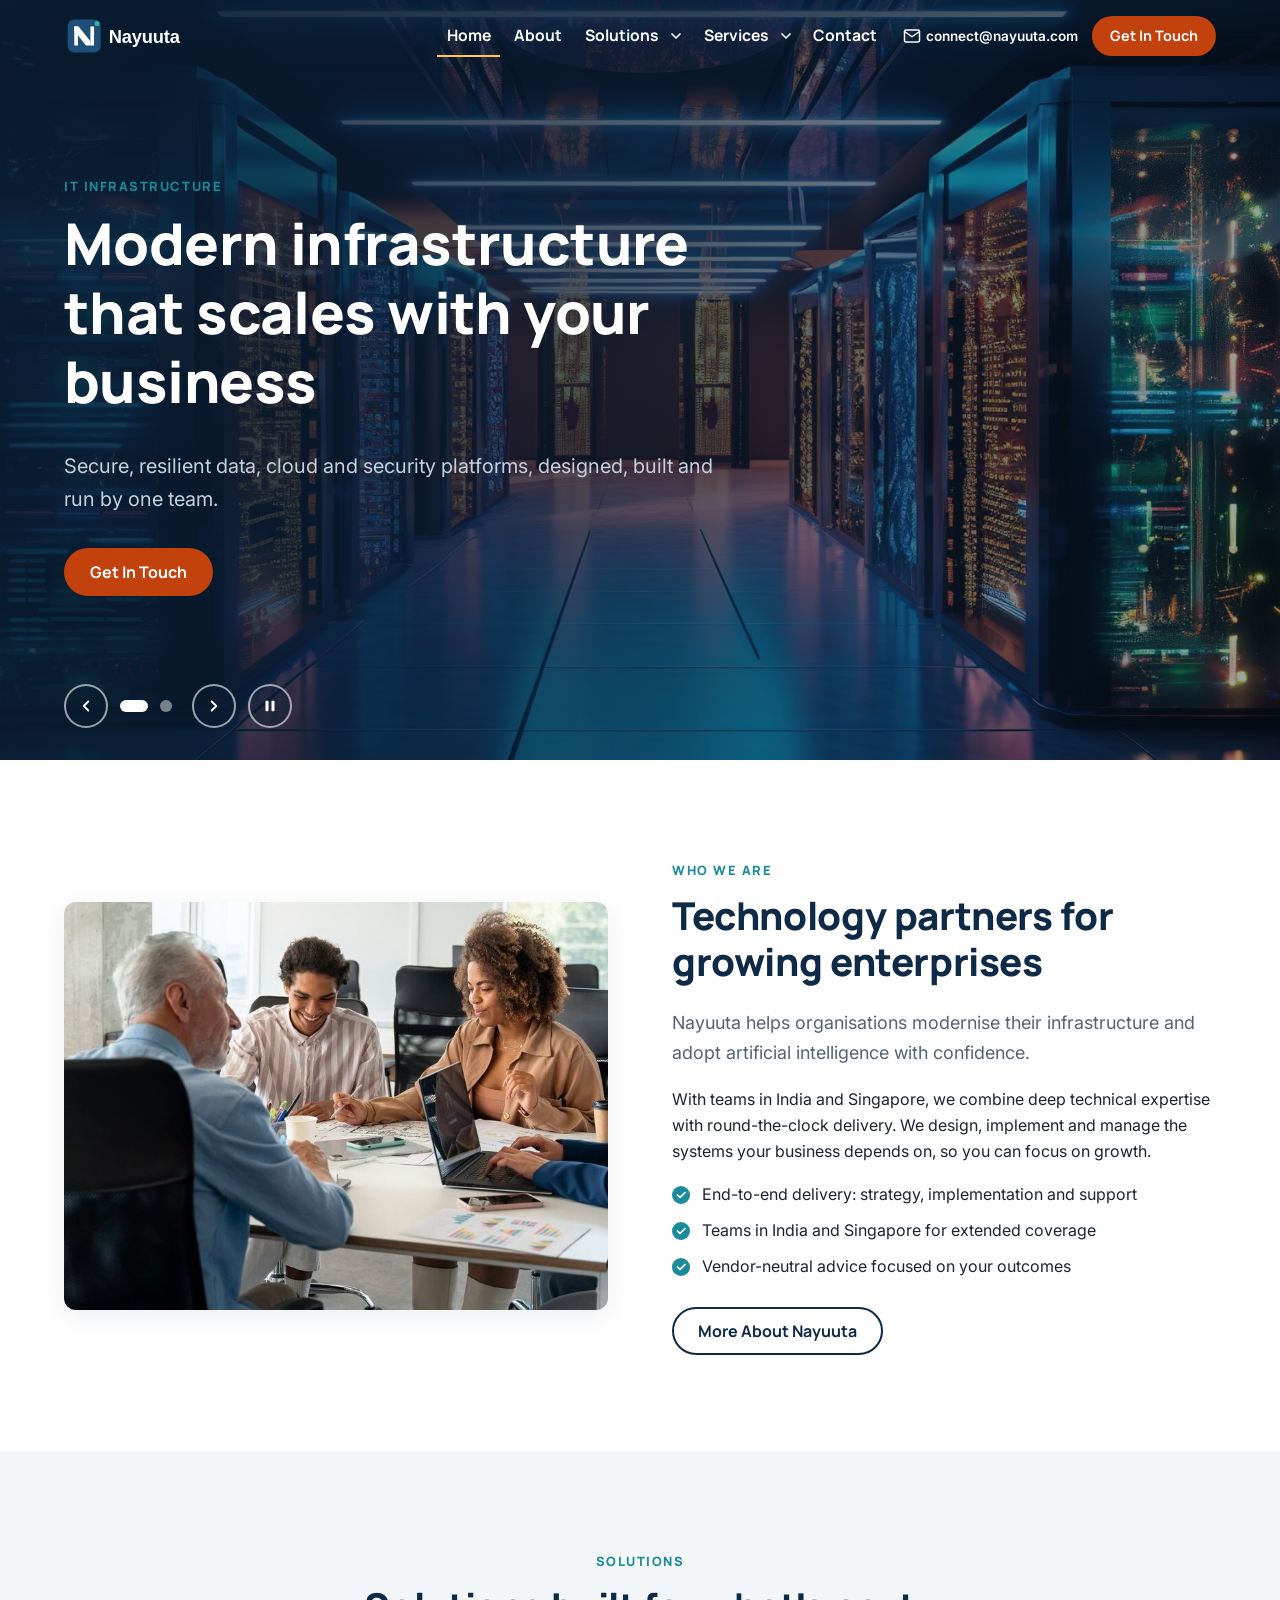
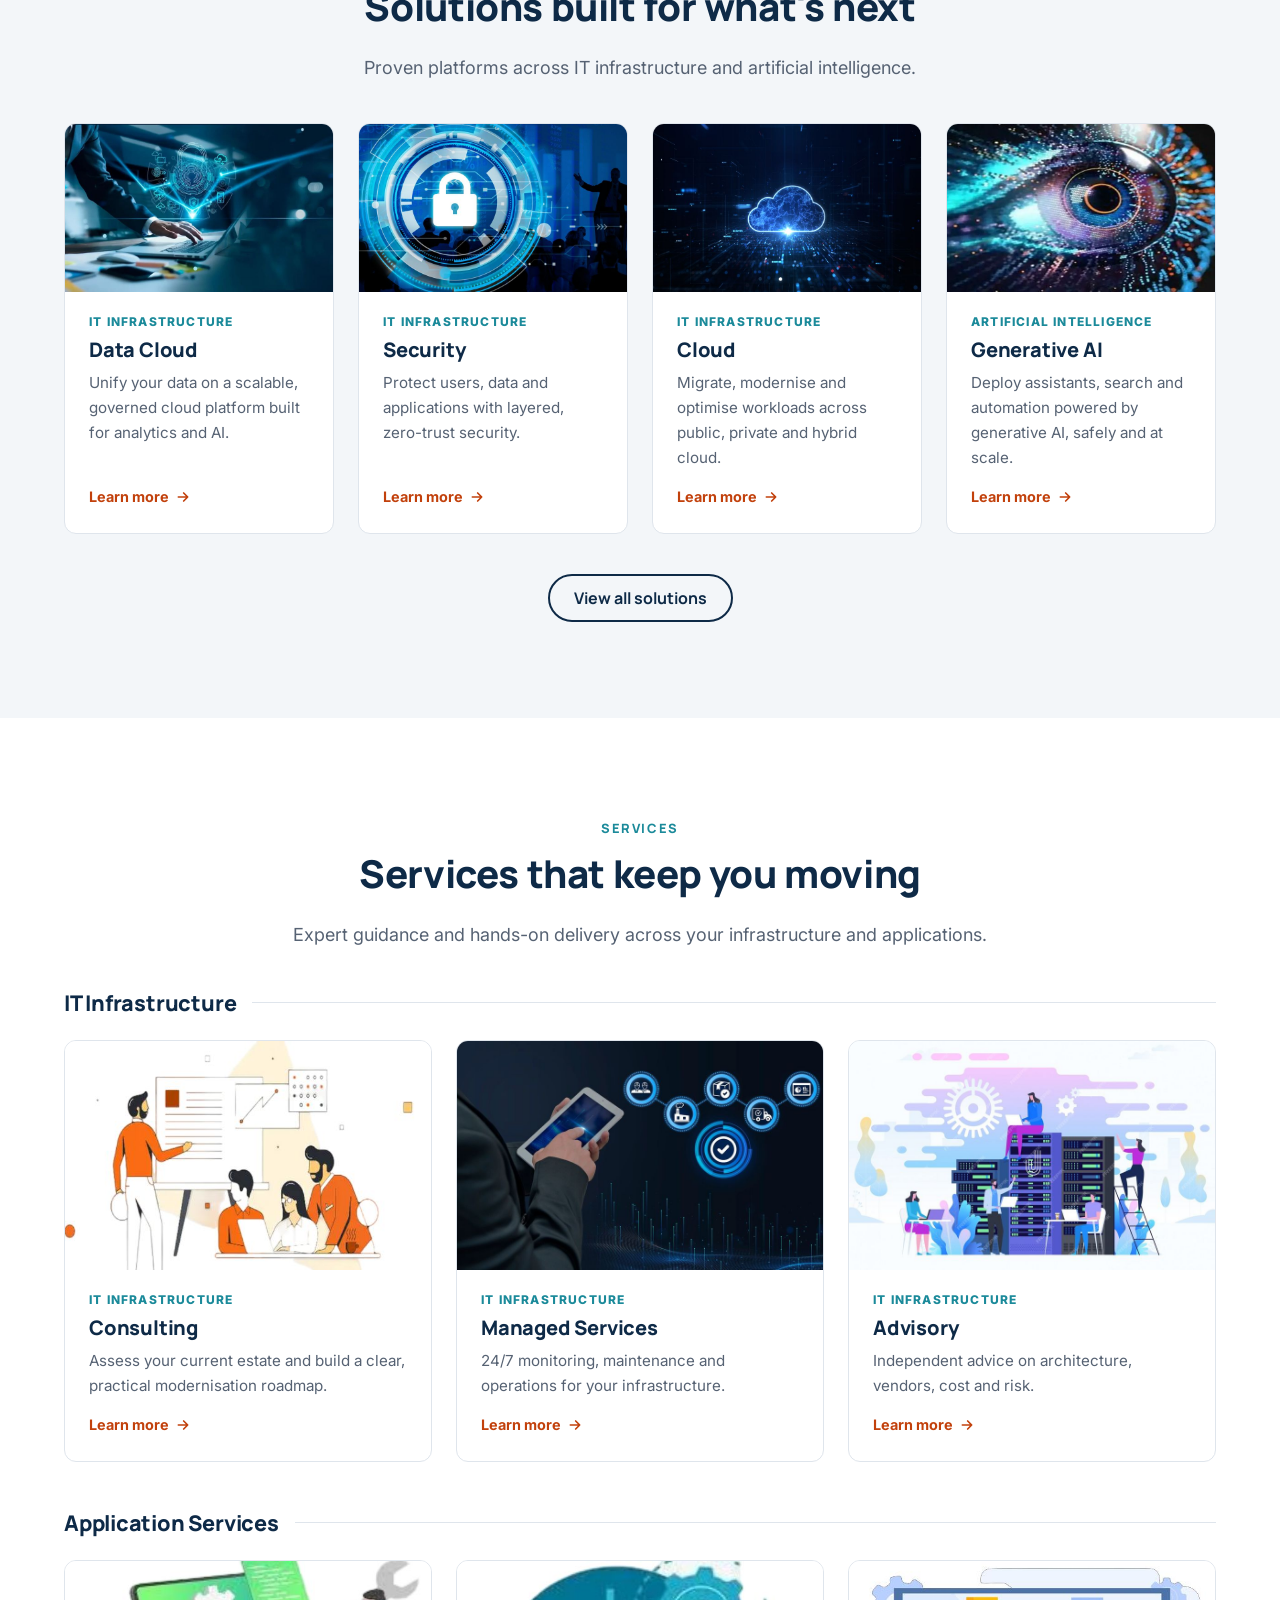
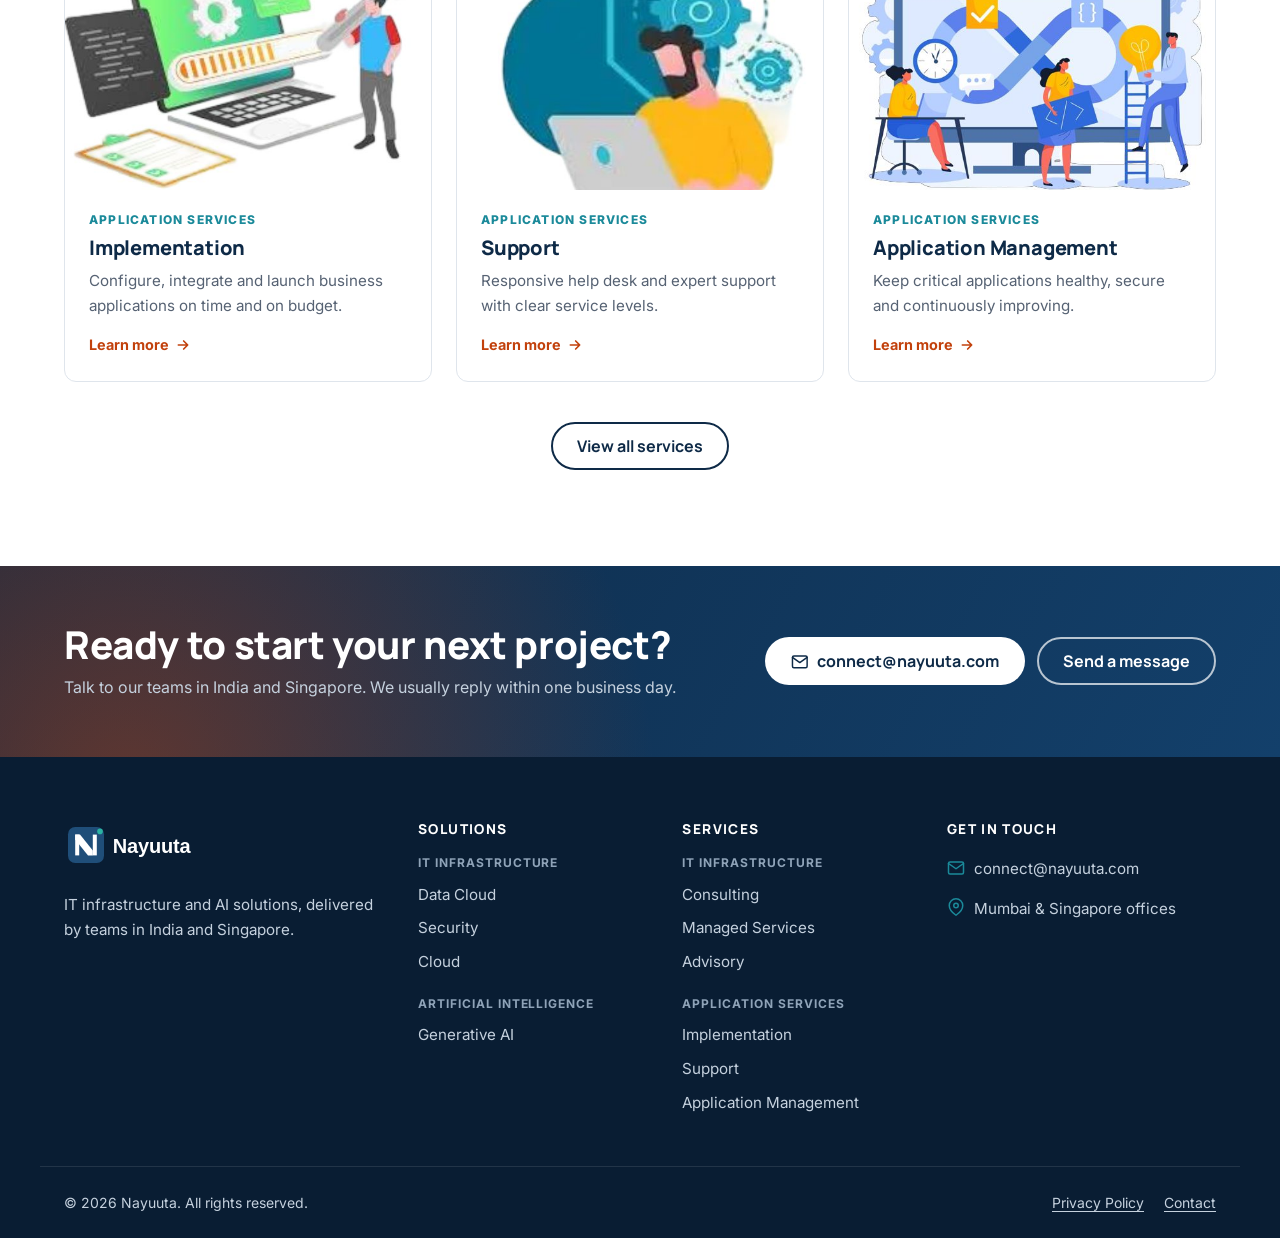
==== index.html @ d9a5ed72 "Remove supply chain, phone and WhatsApp; use connect@nayuuta.com Drop the Supply Chain solutions (Tr" ====
<!doctype html>
<html lang="en" class="no-js">
<head>
  <meta charset="utf-8">
  <meta name="viewport" content="width=device-width, initial-scale=1">
  <title>Nayuuta | IT Infrastructure &amp; AI Solutions</title>
  <meta name="description" content="Nayuuta delivers IT infrastructure and artificial intelligence solutions, plus consulting, managed and application services, from India and Singapore.">
  <link rel="canonical" href="https://aabrakadabra88.github.io/Nayuuta/">
  <meta property="og:type" content="website">
  <meta property="og:site_name" content="Nayuuta">
  <meta property="og:locale" content="en_US">
  <meta property="og:title" content="Nayuuta | IT Infrastructure &amp; AI Solutions">
  <meta property="og:description" content="IT infrastructure and AI solutions, plus consulting, managed and application services, from India and Singapore.">
  <meta property="og:url" content="https://aabrakadabra88.github.io/Nayuuta/">
  <meta property="og:image" content="https://aabrakadabra88.github.io/Nayuuta/assets/images/og-default.png">
  <meta property="og:image:width" content="1200">
  <meta property="og:image:height" content="630">
  <meta property="og:image:alt" content="Nayuuta: IT Infrastructure and AI">
  <meta name="twitter:card" content="summary_large_image">
  <meta name="theme-color" content="#0e2a47">
  <link rel="icon" href="assets/images/favicon.svg" type="image/svg+xml">
  <link rel="preconnect" href="https://fonts.googleapis.com">
  <link rel="preconnect" href="https://fonts.gstatic.com" crossorigin>
  <link rel="stylesheet" href="https://fonts.googleapis.com/css2?family=Inter:wght@400;600;700&amp;family=Manrope:wght@700;800&amp;display=swap">
  <link rel="stylesheet" href="assets/css/styles.css">
  <script>document.documentElement.classList.replace("no-js", "js");</script>
  <script src="assets/js/main.js" defer></script>
  <script type="application/ld+json">
  {
    "@context": "https://schema.org",
    "@type": "Organization",
    "name": "Nayuuta",
    "url": "https://aabrakadabra88.github.io/Nayuuta/",
    "logo": "https://aabrakadabra88.github.io/Nayuuta/assets/images/logo.svg",
    "address": [
      { "@type": "PostalAddress", "name": "Nayuuta Pte Ltd", "streetAddress": "250 North Bridge Road, #12-02 Raffles City Tower", "addressLocality": "Singapore", "postalCode": "179101", "addressCountry": "SG" },
      { "@type": "PostalAddress", "name": "Nayuuta Pvt Ltd", "streetAddress": "Vasudev Chambers, 4th Floor, B-Wing, Old Nagardas Road, Andheri East", "addressLocality": "Mumbai", "postalCode": "400069", "addressCountry": "IN" }
    ],
    "contactPoint": [
      { "@type": "ContactPoint", "email": "connect@nayuuta.com", "contactType": "sales" }
    ]
  }
  </script>
</head>
<body data-page="home">
  <!-- PARTIAL:header -->
  <!-- Generated from partials/header.html. Edit that file, then run: python3 scripts/sync_partials.py -->
  <a class="skip-link" href="#main">Skip to main content</a>
  <header class="site-header" data-header>
    <div class="container header-inner">
      <!-- Logo: light variant (white wordmark) for the dark header. Dark-text version for light backgrounds: assets/images/logo.svg -->
      <a class="logo" href="index.html">
        <img src="assets/images/logo-light.svg" alt="Nayuuta home" width="420" height="120">
      </a>

      <button class="nav-toggle" type="button" aria-expanded="false" aria-controls="site-nav" data-nav-toggle>
        <span class="visually-hidden">Open menu</span>
        <span class="nav-toggle-bar" aria-hidden="true"></span>
        <span class="nav-toggle-bar" aria-hidden="true"></span>
        <span class="nav-toggle-bar" aria-hidden="true"></span>
      </button>

      <nav id="site-nav" class="site-nav" aria-label="Main">
        <ul class="nav-list">
          <li><a class="nav-link" data-nav="home" aria-current="page" href="index.html">Home</a></li>
          <li><a class="nav-link" data-nav="about" href="about.html">About</a></li>

          <li class="has-dropdown">
            <div class="nav-item-row">
              <a class="nav-link" data-nav="solutions" href="solutions.html">Solutions</a>
              <button class="dropdown-toggle" type="button" aria-expanded="false" aria-controls="dropdown-solutions">
                <span class="visually-hidden">Solutions submenu</span>
                <svg viewBox="0 0 24 24" fill="none" stroke="currentColor" stroke-width="2.5" stroke-linecap="round" stroke-linejoin="round" aria-hidden="true" focusable="false"><polyline points="6 9 12 15 18 9"/></svg>
              </button>
            </div>
            <div class="dropdown dropdown--wide" id="dropdown-solutions">
              <div class="dropdown-group">
                <p class="dropdown-heading"><a href="solutions.html#it-infrastructure">IT Infrastructure</a></p>
                <ul>
                  <li><a href="solutions.html#data-cloud">Data Cloud</a></li>
                  <li><a href="solutions.html#security">Security</a></li>
                  <li><a href="solutions.html#cloud">Cloud</a></li>
                </ul>
              </div>
              <div class="dropdown-group">
                <p class="dropdown-heading"><a href="solutions.html#artificial-intelligence">Artificial Intelligence</a></p>
                <ul>
                  <li><a href="solutions.html#generative-ai">Generative AI</a></li>
                </ul>
              </div>
            </div>
          </li>

          <li class="has-dropdown">
            <div class="nav-item-row">
              <a class="nav-link" data-nav="services" href="services.html">Services</a>
              <button class="dropdown-toggle" type="button" aria-expanded="false" aria-controls="dropdown-services">
                <span class="visually-hidden">Services submenu</span>
                <svg viewBox="0 0 24 24" fill="none" stroke="currentColor" stroke-width="2.5" stroke-linecap="round" stroke-linejoin="round" aria-hidden="true" focusable="false"><polyline points="6 9 12 15 18 9"/></svg>
              </button>
            </div>
            <div class="dropdown dropdown--wide" id="dropdown-services">
              <div class="dropdown-group">
                <p class="dropdown-heading"><a href="services.html#it-infrastructure-services">IT Infrastructure</a></p>
                <ul>
                  <li><a href="services.html#consulting">Consulting</a></li>
                  <li><a href="services.html#managed-services">Managed Services</a></li>
                  <li><a href="services.html#advisory">Advisory</a></li>
                </ul>
              </div>
              <div class="dropdown-group">
                <p class="dropdown-heading"><a href="services.html#application-services">Application Services</a></p>
                <ul>
                  <li><a href="services.html#implementation">Implementation</a></li>
                  <li><a href="services.html#support">Support</a></li>
                  <li><a href="services.html#application-management">Application Management</a></li>
                </ul>
              </div>
            </div>
          </li>

          <li><a class="nav-link" data-nav="contact" href="contact.html">Contact</a></li>
        </ul>

        <div class="header-contact">
          <a class="header-email" href="mailto:connect@nayuuta.com">
            <svg viewBox="0 0 24 24" fill="none" stroke="currentColor" stroke-width="2" stroke-linecap="round" stroke-linejoin="round" aria-hidden="true" focusable="false"><path d="M4 4h16c1.1 0 2 .9 2 2v12c0 1.1-.9 2-2 2H4c-1.1 0-2-.9-2-2V6c0-1.1.9-2 2-2z"/><polyline points="22,6 12,13 2,6"/></svg>
            <span><span class="visually-hidden">Email: </span>connect@nayuuta.com</span>
          </a>
          <a class="btn btn-primary btn-sm" href="contact.html">Get In Touch</a>
        </div>
      </nav>
    </div>
  </header>
  <!-- /PARTIAL:header -->

  <main id="main">
    <h1 class="visually-hidden">Nayuuta: IT infrastructure and AI solutions</h1>

    <!-- 1. Hero slider -->
    <section class="hero" data-slider data-interval="6000" aria-roledescription="carousel" aria-label="Highlights">
      <div class="hero-slides" id="hero-slides" aria-live="off">
        <div class="hero-slide is-active" role="group" aria-roledescription="slide" aria-label="1 of 2">
          <img src="assets/images/hero-infrastructure.jpg" alt="Rows of illuminated server racks in a modern data centre" width="1920" height="900" fetchpriority="high">
          <div class="container hero-content">
            <span class="eyebrow">IT Infrastructure</span>
            <h2>Modern infrastructure that scales with your business</h2>
            <p>Secure, resilient data, cloud and security platforms, designed, built and run by one team.</p>
            <a class="btn btn-primary" href="contact.html">Get In Touch</a>
          </div>
        </div>
        <div class="hero-slide" role="group" aria-roledescription="slide" aria-label="2 of 2">
          <img src="assets/images/hero-ai.jpg" alt="Digital human face formed from a glowing neural network" width="1920" height="900" loading="lazy">
          <div class="container hero-content">
            <span class="eyebrow">Artificial Intelligence</span>
            <h2>Put generative AI to work, responsibly</h2>
            <p>From first use case to production, we help you turn AI into measurable business results.</p>
            <a class="btn btn-primary" href="contact.html">Get In Touch</a>
          </div>
        </div>
      </div>

      <div class="container hero-controls" hidden>
        <button class="slider-btn" type="button" data-slider-prev aria-controls="hero-slides" aria-label="Previous slide">
          <svg viewBox="0 0 24 24" fill="none" stroke="currentColor" stroke-width="2.5" stroke-linecap="round" stroke-linejoin="round" aria-hidden="true" focusable="false"><path d="M15 18l-6-6 6-6"/></svg>
        </button>
        <ul class="slider-dots" aria-label="Choose slide"></ul>
        <button class="slider-btn" type="button" data-slider-next aria-controls="hero-slides" aria-label="Next slide">
          <svg viewBox="0 0 24 24" fill="none" stroke="currentColor" stroke-width="2.5" stroke-linecap="round" stroke-linejoin="round" aria-hidden="true" focusable="false"><path d="M9 18l6-6-6-6"/></svg>
        </button>
        <button class="slider-btn slider-pause" type="button" data-slider-pause aria-pressed="false" aria-label="Pause slideshow">
          <svg class="icon-pause" viewBox="0 0 24 24" fill="currentColor" aria-hidden="true" focusable="false"><rect x="6" y="5" width="4" height="14" rx="1"/><rect x="14" y="5" width="4" height="14" rx="1"/></svg>
          <svg class="icon-play" viewBox="0 0 24 24" fill="currentColor" aria-hidden="true" focusable="false"><path d="M8 5v14l11-7z"/></svg>
        </button>
      </div>
    </section>

    <!-- 2. Company overview -->
    <section class="section" aria-labelledby="overview-heading">
      <div class="container split">
        <div class="split-media">
          <img src="assets/images/company-overview.jpg" alt="Team members discussing a project around a meeting table" width="795" height="596" loading="lazy">
        </div>
        <div>
          <span class="eyebrow">Who we are</span>
          <h2 id="overview-heading">Technology partners for growing enterprises</h2>
          <p class="lead">Nayuuta helps organisations modernise their infrastructure and adopt artificial intelligence with confidence.</p>
          <p>With teams in India and Singapore, we combine deep technical expertise with round-the-clock delivery. We design, implement and manage the systems your business depends on, so you can focus on growth.</p>
          <ul class="checklist">
            <li>End-to-end delivery: strategy, implementation and support</li>
            <li>Teams in India and Singapore for extended coverage</li>
            <li>Vendor-neutral advice focused on your outcomes</li>
          </ul>
          <a class="btn btn-outline" href="about.html">More About Nayuuta</a>
        </div>
      </div>
    </section>

    <!-- 3. Solutions showcase -->
    <section class="section section--surface" aria-labelledby="solutions-heading">
      <div class="container">
        <div class="section-head section-head--center">
          <span class="eyebrow">Solutions</span>
          <h2 id="solutions-heading">Solutions built for what's next</h2>
          <p class="lead">Proven platforms across IT infrastructure and artificial intelligence.</p>
        </div>

        <ul class="card-grid card-grid--4">
          <li>
            <article class="card">
              <div class="card-media"><img src="assets/images/solution-data-cloud.jpg" alt="Hands on a laptop keyboard with a glowing data network overlay" width="800" height="500" loading="lazy"></div>
              <div class="card-body">
                <p class="card-label">IT Infrastructure</p>
                <h3 class="card-title"><a href="solutions.html#data-cloud">Data Cloud</a></h3>
                <p class="card-text">Unify your data on a scalable, governed cloud platform built for analytics and AI.</p>
                <span class="card-more" aria-hidden="true">Learn more <svg viewBox="0 0 24 24" fill="none" stroke="currentColor" stroke-width="2.5" stroke-linecap="round" stroke-linejoin="round" focusable="false"><path d="M5 12h14M13 6l6 6-6 6"/></svg></span>
              </div>
            </article>
          </li>
          <li>
            <article class="card">
              <div class="card-media"><img src="assets/images/solution-security.jpg" alt="Digital padlock symbol representing cybersecurity" width="800" height="500" loading="lazy"></div>
              <div class="card-body">
                <p class="card-label">IT Infrastructure</p>
                <h3 class="card-title"><a href="solutions.html#security">Security</a></h3>
                <p class="card-text">Protect users, data and applications with layered, zero-trust security.</p>
                <span class="card-more" aria-hidden="true">Learn more <svg viewBox="0 0 24 24" fill="none" stroke="currentColor" stroke-width="2.5" stroke-linecap="round" stroke-linejoin="round" focusable="false"><path d="M5 12h14M13 6l6 6-6 6"/></svg></span>
              </div>
            </article>
          </li>
          <li>
            <article class="card">
              <div class="card-media"><img src="assets/images/solution-cloud.jpg" alt="Glowing cloud icon over a digital circuit background" width="800" height="500" loading="lazy"></div>
              <div class="card-body">
                <p class="card-label">IT Infrastructure</p>
                <h3 class="card-title"><a href="solutions.html#cloud">Cloud</a></h3>
                <p class="card-text">Migrate, modernise and optimise workloads across public, private and hybrid cloud.</p>
                <span class="card-more" aria-hidden="true">Learn more <svg viewBox="0 0 24 24" fill="none" stroke="currentColor" stroke-width="2.5" stroke-linecap="round" stroke-linejoin="round" focusable="false"><path d="M5 12h14M13 6l6 6-6 6"/></svg></span>
              </div>
            </article>
          </li>
          <li>
            <article class="card">
              <div class="card-media"><img src="assets/images/solution-generative-ai.jpg" alt="Close-up of an eye made of colourful digital particles" width="800" height="500" loading="lazy"></div>
              <div class="card-body">
                <p class="card-label">Artificial Intelligence</p>
                <h3 class="card-title"><a href="solutions.html#generative-ai">Generative AI</a></h3>
                <p class="card-text">Deploy assistants, search and automation powered by generative AI, safely and at scale.</p>
                <span class="card-more" aria-hidden="true">Learn more <svg viewBox="0 0 24 24" fill="none" stroke="currentColor" stroke-width="2.5" stroke-linecap="round" stroke-linejoin="round" focusable="false"><path d="M5 12h14M13 6l6 6-6 6"/></svg></span>
              </div>
            </article>
          </li>
        </ul>
        <div class="section-cta"><a class="btn btn-outline" href="solutions.html">View all solutions</a></div>
      </div>
    </section>

    <!-- 4. Services showcase -->
    <section class="section" aria-labelledby="services-heading">
      <div class="container">
        <div class="section-head section-head--center">
          <span class="eyebrow">Services</span>
          <h2 id="services-heading">Services that keep you moving</h2>
          <p class="lead">Expert guidance and hands-on delivery across your infrastructure and applications.</p>
        </div>

        <h3 class="group-heading">IT Infrastructure</h3>
        <ul class="card-grid">
          <li>
            <article class="card">
              <div class="card-media"><img src="assets/images/service-consulting.jpg" alt="Illustration of a consultant presenting a plan to a team" width="587" height="367" loading="lazy"></div>
              <div class="card-body">
                <p class="card-label">IT Infrastructure</p>
                <h4 class="card-title"><a href="services.html#consulting">Consulting</a></h4>
                <p class="card-text">Assess your current estate and build a clear, practical modernisation roadmap.</p>
                <span class="card-more" aria-hidden="true">Learn more <svg viewBox="0 0 24 24" fill="none" stroke="currentColor" stroke-width="2.5" stroke-linecap="round" stroke-linejoin="round" focusable="false"><path d="M5 12h14M13 6l6 6-6 6"/></svg></span>
              </div>
            </article>
          </li>
          <li>
            <article class="card">
              <div class="card-media"><img src="assets/images/service-managed-services.jpg" alt="Person using a tablet with connected service icons" width="800" height="500" loading="lazy"></div>
              <div class="card-body">
                <p class="card-label">IT Infrastructure</p>
                <h4 class="card-title"><a href="services.html#managed-services">Managed Services</a></h4>
                <p class="card-text">24/7 monitoring, maintenance and operations for your infrastructure.</p>
                <span class="card-more" aria-hidden="true">Learn more <svg viewBox="0 0 24 24" fill="none" stroke="currentColor" stroke-width="2.5" stroke-linecap="round" stroke-linejoin="round" focusable="false"><path d="M5 12h14M13 6l6 6-6 6"/></svg></span>
              </div>
            </article>
          </li>
          <li>
            <article class="card">
              <div class="card-media"><img src="assets/images/service-advisory.jpg" alt="Illustration of a team working around server infrastructure" width="800" height="500" loading="lazy"></div>
              <div class="card-body">
                <p class="card-label">IT Infrastructure</p>
                <h4 class="card-title"><a href="services.html#advisory">Advisory</a></h4>
                <p class="card-text">Independent advice on architecture, vendors, cost and risk.</p>
                <span class="card-more" aria-hidden="true">Learn more <svg viewBox="0 0 24 24" fill="none" stroke="currentColor" stroke-width="2.5" stroke-linecap="round" stroke-linejoin="round" focusable="false"><path d="M5 12h14M13 6l6 6-6 6"/></svg></span>
              </div>
            </article>
          </li>
        </ul>

        <h3 class="group-heading">Application Services</h3>
        <ul class="card-grid">
          <li>
            <article class="card">
              <div class="card-media"><img src="assets/images/service-implementation.jpg" alt="Illustration of software being installed and configured" width="610" height="381" loading="lazy"></div>
              <div class="card-body">
                <p class="card-label">Application Services</p>
                <h4 class="card-title"><a href="services.html#implementation">Implementation</a></h4>
                <p class="card-text">Configure, integrate and launch business applications on time and on budget.</p>
                <span class="card-more" aria-hidden="true">Learn more <svg viewBox="0 0 24 24" fill="none" stroke="currentColor" stroke-width="2.5" stroke-linecap="round" stroke-linejoin="round" focusable="false"><path d="M5 12h14M13 6l6 6-6 6"/></svg></span>
              </div>
            </article>
          </li>
          <li>
            <article class="card">
              <div class="card-media"><img src="assets/images/service-support.jpg" alt="Illustration of a support engineer working on a laptop" width="571" height="357" loading="lazy"></div>
              <div class="card-body">
                <p class="card-label">Application Services</p>
                <h4 class="card-title"><a href="services.html#support">Support</a></h4>
                <p class="card-text">Responsive help desk and expert support with clear service levels.</p>
                <span class="card-more" aria-hidden="true">Learn more <svg viewBox="0 0 24 24" fill="none" stroke="currentColor" stroke-width="2.5" stroke-linecap="round" stroke-linejoin="round" focusable="false"><path d="M5 12h14M13 6l6 6-6 6"/></svg></span>
              </div>
            </article>
          </li>
          <li>
            <article class="card">
              <div class="card-media"><img src="assets/images/service-application-management.jpg" alt="Illustration of a team managing a continuous application lifecycle" width="574" height="359" loading="lazy"></div>
              <div class="card-body">
                <p class="card-label">Application Services</p>
                <h4 class="card-title"><a href="services.html#application-management">Application Management</a></h4>
                <p class="card-text">Keep critical applications healthy, secure and continuously improving.</p>
                <span class="card-more" aria-hidden="true">Learn more <svg viewBox="0 0 24 24" fill="none" stroke="currentColor" stroke-width="2.5" stroke-linecap="round" stroke-linejoin="round" focusable="false"><path d="M5 12h14M13 6l6 6-6 6"/></svg></span>
              </div>
            </article>
          </li>
        </ul>
        <div class="section-cta"><a class="btn btn-outline" href="services.html">View all services</a></div>
      </div>
    </section>

  </main>

  <!-- 6. Contact strip -->
  <!-- PARTIAL:cta -->
  <!-- Generated from partials/cta.html. Edit that file, then run: python3 scripts/sync_partials.py -->
  <section class="cta-strip" aria-labelledby="cta-heading">
    <div class="container cta-strip-inner">
      <div>
        <h2 id="cta-heading">Ready to start your next project?</h2>
        <p>Talk to our teams in India and Singapore. We usually reply within one business day.</p>
      </div>
      <div class="cta-actions">
        <a class="btn btn-light" href="mailto:connect@nayuuta.com">
          <svg viewBox="0 0 24 24" fill="none" stroke="currentColor" stroke-width="2" stroke-linecap="round" stroke-linejoin="round" aria-hidden="true" focusable="false"><path d="M4 4h16c1.1 0 2 .9 2 2v12c0 1.1-.9 2-2 2H4c-1.1 0-2-.9-2-2V6c0-1.1.9-2 2-2z"/><polyline points="22,6 12,13 2,6"/></svg>
          <span><span class="visually-hidden">Email: </span>connect@nayuuta.com</span>
        </a>
        <a class="btn btn-ghost-light" href="contact.html">Send a message</a>
      </div>
    </div>
  </section>
  <!-- /PARTIAL:cta -->

  <!-- 7. Footer -->
  <!-- PARTIAL:footer -->
  <!-- Generated from partials/footer.html. Edit that file, then run: python3 scripts/sync_partials.py -->
  <footer class="site-footer">
    <div class="container footer-grid">
      <div class="footer-brand">
        <a class="logo" href="index.html">
          <img src="assets/images/logo-light.svg" alt="Nayuuta home" width="420" height="120" loading="lazy">
        </a>
        <p>IT infrastructure and AI solutions, delivered by teams in India and Singapore.</p>
      </div>

      <nav aria-labelledby="footer-solutions">
        <h2 class="footer-heading" id="footer-solutions">Solutions</h2>
        <p class="footer-subheading">IT Infrastructure</p>
        <ul class="footer-links">
          <li><a href="solutions.html#data-cloud">Data Cloud</a></li>
          <li><a href="solutions.html#security">Security</a></li>
          <li><a href="solutions.html#cloud">Cloud</a></li>
        </ul>
        <p class="footer-subheading">Artificial Intelligence</p>
        <ul class="footer-links">
          <li><a href="solutions.html#generative-ai">Generative AI</a></li>
        </ul>
      </nav>

      <nav aria-labelledby="footer-services">
        <h2 class="footer-heading" id="footer-services">Services</h2>
        <p class="footer-subheading">IT Infrastructure</p>
        <ul class="footer-links">
          <li><a href="services.html#consulting">Consulting</a></li>
          <li><a href="services.html#managed-services">Managed Services</a></li>
          <li><a href="services.html#advisory">Advisory</a></li>
        </ul>
        <p class="footer-subheading">Application Services</p>
        <ul class="footer-links">
          <li><a href="services.html#implementation">Implementation</a></li>
          <li><a href="services.html#support">Support</a></li>
          <li><a href="services.html#application-management">Application Management</a></li>
        </ul>
      </nav>

      <div>
        <h2 class="footer-heading">Get in touch</h2>
        <ul class="footer-contact">
          <li>
            <svg viewBox="0 0 24 24" fill="none" stroke="currentColor" stroke-width="2" stroke-linecap="round" stroke-linejoin="round" aria-hidden="true" focusable="false"><path d="M4 4h16c1.1 0 2 .9 2 2v12c0 1.1-.9 2-2 2H4c-1.1 0-2-.9-2-2V6c0-1.1.9-2 2-2z"/><polyline points="22,6 12,13 2,6"/></svg>
            <a href="mailto:connect@nayuuta.com"><span class="visually-hidden">Email: </span>connect@nayuuta.com</a>
          </li>
          <li>
            <svg viewBox="0 0 24 24" fill="none" stroke="currentColor" stroke-width="2" stroke-linecap="round" stroke-linejoin="round" aria-hidden="true" focusable="false"><path d="M21 10c0 7-9 13-9 13s-9-6-9-13a9 9 0 0 1 18 0z"/><circle cx="12" cy="10" r="3"/></svg>
            <a href="contact.html">Mumbai &amp; Singapore offices</a>
          </li>
        </ul>
      </div>
    </div>

    <div class="container footer-bottom">
      <p>&copy; <span data-year>2026</span> Nayuuta. All rights reserved.</p>
      <ul>
        <li><a href="privacy.html">Privacy Policy</a></li>
        <li><a href="contact.html">Contact</a></li>
      </ul>
    </div>
  </footer>
  <!-- /PARTIAL:footer -->
</body>
</html>
---- assets/css/styles.css ----
/* ==========================================================================
   Nayuuta — main stylesheet
   Mobile-first. Change brand colours and fonts in the :root block below.
   ========================================================================== */

:root {
  /* ---- Brand colours (edit these) ---- */
  --color-primary: #0e2a47;        /* deep navy: header, dark sections */
  --color-primary-dark: #091d33;   /* footer, hovers on dark */
  --color-secondary: #1b8a9a;      /* teal: labels, accents */
  --color-accent: #c2410c;         /* orange: primary buttons (AA with white text) */
  --color-accent-dark: #9a3412;

  /* ---- Neutrals ---- */
  --color-text: #1b2430;
  --color-muted: #566273;
  --color-bg: #ffffff;
  --color-surface: #f3f6f9;
  --color-border: #dfe5ec;
  --color-on-dark: #ffffff;
  --color-on-dark-muted: #c5d1de;
  --color-error: #b42318;
  --color-success: #067647;

  /* ---- Focus ---- */
  --focus-color: #1d4ed8;
  --focus-color-on-dark: #ffc857;

  /* ---- Typography ---- */
  --font-heading: "Manrope", system-ui, -apple-system, "Segoe UI", sans-serif;
  --font-body: "Inter", system-ui, -apple-system, "Segoe UI", sans-serif;

  /* ---- Layout ---- */
  --container: 1200px;
  --gutter: 1rem;
  --radius: 12px;
  --radius-sm: 8px;
  --shadow: 0 6px 24px rgba(14, 42, 71, 0.08);
  --shadow-lg: 0 16px 40px rgba(14, 42, 71, 0.16);
  --header-h: 72px;
  --transition: 200ms ease;
}

/* ---------- Reset / base ---------- */
*,
*::before,
*::after { box-sizing: border-box; }

html { scroll-behavior: smooth; -webkit-text-size-adjust: 100%; }
@media (prefers-reduced-motion: reduce) {
  html { scroll-behavior: auto; }
  *, *::before, *::after { transition-duration: 0.01ms !important; animation-duration: 0.01ms !important; }
}

body {
  margin: 0;
  font-family: var(--font-body);
  font-size: 1rem;
  line-height: 1.65;
  color: var(--color-text);
  background: var(--color-bg);
  overflow-x: hidden;
}
body.nav-open { overflow: hidden; }

img, svg { display: block; max-width: 100%; height: auto; }
a { color: var(--color-primary); text-underline-offset: 3px; }
a:hover { color: var(--color-accent); }

h1, h2, h3, h4 {
  font-family: var(--font-heading);
  line-height: 1.2;
  margin: 0 0 0.6em;
  color: var(--color-primary);
  font-weight: 800;
  letter-spacing: -0.01em;
}
h1 { font-size: clamp(2rem, 1.4rem + 3vw, 3.4rem); }
h2 { font-size: clamp(1.6rem, 1.2rem + 1.8vw, 2.4rem); }
h3 { font-size: 1.2rem; }
p { margin: 0 0 1em; }
ul { margin: 0; padding: 0; }

:focus-visible {
  outline: 3px solid var(--focus-color);
  outline-offset: 3px;
  border-radius: 4px;
}
.on-dark :focus-visible,
.site-header :focus-visible,
.site-footer :focus-visible,
.hero :focus-visible,
.cta-strip :focus-visible,
.page-hero :focus-visible { outline-color: var(--focus-color-on-dark); }
.dropdown :focus-visible { outline-color: var(--focus-color); }

.visually-hidden {
  position: absolute !important;
  width: 1px; height: 1px;
  padding: 0; margin: -1px;
  overflow: hidden; clip: rect(0 0 0 0);
  white-space: nowrap; border: 0;
}

.skip-link {
  position: absolute;
  left: 1rem; top: -100px;
  z-index: 1000;
  background: var(--color-bg);
  color: var(--color-primary);
  padding: 0.75rem 1rem;
  border-radius: var(--radius-sm);
  font-weight: 700;
}
.skip-link:focus { top: 1rem; }

.container {
  width: 100%;
  max-width: var(--container);
  margin-inline: auto;
  padding-inline: var(--gutter);
}
@media (min-width: 48em) { :root { --gutter: 1.5rem; } }

.section { padding-block: clamp(3.5rem, 2rem + 5vw, 6rem); }
.section--surface { background: var(--color-surface); }
.section-head { max-width: 720px; margin-bottom: 2.5rem; }
.section-head--center { margin-inline: auto; text-align: center; }
.eyebrow {
  display: inline-block;
  font-family: var(--font-heading);
  font-size: 0.8rem;
  font-weight: 800;
  letter-spacing: 0.12em;
  text-transform: uppercase;
  color: var(--color-secondary);
  margin-bottom: 0.75rem;
}
.lead { font-size: 1.125rem; color: var(--color-muted); }

/* ---------- Buttons ---------- */
.btn {
  display: inline-flex;
  align-items: center;
  justify-content: center;
  gap: 0.5rem;
  min-height: 48px;
  padding: 0.75rem 1.5rem;
  border: 2px solid transparent;
  border-radius: 999px;
  font-family: var(--font-heading);
  font-weight: 700;
  font-size: 1rem;
  line-height: 1;
  text-decoration: none;
  cursor: pointer;
  transition: background var(--transition), color var(--transition), border-color var(--transition), transform var(--transition);
}
.btn svg { width: 1.1em; height: 1.1em; flex: none; }
.btn-primary { background: var(--color-accent); color: #fff; }
.btn-primary:hover { background: var(--color-accent-dark); color: #fff; }
.btn-outline { border-color: var(--color-primary); color: var(--color-primary); background: transparent; }
.btn-outline:hover { background: var(--color-primary); color: #fff; }
.btn-light { background: #fff; color: var(--color-primary); }
.btn-light:hover { background: var(--color-surface); color: var(--color-primary); }
.btn-ghost-light { border-color: rgba(255,255,255,0.7); color: #fff; background: transparent; }
.btn-ghost-light:hover { background: #fff; color: var(--color-primary); }
.btn-sm { min-height: 40px; padding: 0.5rem 1rem; font-size: 0.9rem; }

/* ==========================================================================
   Header
   ========================================================================== */
.site-header {
  position: fixed;
  inset: 0 0 auto 0;
  z-index: 100;
  height: var(--header-h);
  color: var(--color-on-dark);
  background: transparent;
  transition: background var(--transition), box-shadow var(--transition);
}
.site-header.is-scrolled,
body.nav-open .site-header {
  background: var(--color-primary);
  box-shadow: 0 2px 16px rgba(0,0,0,0.18);
}
/* Gradient keeps header text readable over images before scroll */
.site-header::before {
  content: "";
  position: absolute; inset: 0;
  background: linear-gradient(to bottom, rgba(9,29,51,0.55), rgba(9,29,51,0));
  pointer-events: none;
  transition: opacity var(--transition);
}
.site-header.is-scrolled::before { opacity: 0; }

.header-inner {
  position: relative;
  height: 100%;
  display: flex;
  align-items: center;
  justify-content: space-between;
  gap: 1rem;
}

.logo {
  display: inline-flex;
  align-items: center;
  flex: none;
}
/* Logo SVG is 420x120 (3.5:1); height drives the size */
.logo img { height: 44px; width: auto; }
.site-footer .logo img { height: 48px; }

/* Hamburger */
.nav-toggle {
  display: inline-flex;
  flex-direction: column;
  justify-content: center;
  gap: 5px;
  width: 48px; height: 48px;
  padding: 12px;
  background: transparent;
  border: 0;
  border-radius: var(--radius-sm);
  cursor: pointer;
}
.nav-toggle-bar {
  display: block;
  height: 2px;
  width: 100%;
  background: #fff;
  border-radius: 2px;
  transition: transform var(--transition), opacity var(--transition);
}
.nav-toggle[aria-expanded="true"] .nav-toggle-bar:nth-child(2) { transform: translateY(7px) rotate(45deg); }
.nav-toggle[aria-expanded="true"] .nav-toggle-bar:nth-child(3) { opacity: 0; }
.nav-toggle[aria-expanded="true"] .nav-toggle-bar:nth-child(4) { transform: translateY(-7px) rotate(-45deg); }

/* Mobile nav panel (default) */
.site-nav {
  position: fixed;
  top: var(--header-h);
  left: 0; right: 0; bottom: 0;
  background: var(--color-primary);
  padding: 1rem var(--gutter) 2rem;
  overflow-y: auto;
  display: none;
}
.site-nav.is-open { display: block; }
/* Without JS the menu is always reachable */
.no-js .site-nav { display: block; position: static; }
.no-js .nav-toggle { display: none; }

.nav-list { list-style: none; }
.nav-list > li { border-bottom: 1px solid rgba(255,255,255,0.12); }
.nav-item-row { display: flex; align-items: center; justify-content: space-between; }
.nav-link {
  display: block;
  flex: 1;
  padding: 0.9rem 0;
  color: #fff;
  text-decoration: none;
  font-family: var(--font-heading);
  font-weight: 700;
  font-size: 1.05rem;
}
.nav-link:hover { color: var(--focus-color-on-dark); }
.nav-link[aria-current="page"] { color: var(--focus-color-on-dark); }

.dropdown-toggle {
  display: grid; place-items: center;
  width: 44px; height: 44px;
  background: transparent;
  border: 0;
  color: #fff;
  cursor: pointer;
  border-radius: var(--radius-sm);
}
.dropdown-toggle svg { width: 16px; height: 16px; transition: transform var(--transition); }
.dropdown-toggle[aria-expanded="true"] svg { transform: rotate(180deg); }

.dropdown { display: none; padding: 0 0 1rem 0.75rem; }
.has-dropdown.is-open > .dropdown { display: block; }
.no-js .dropdown { display: block; }
.dropdown-group + .dropdown-group { margin-top: 0.75rem; }
.dropdown-heading {
  margin: 0 0 0.25rem;
  font-size: 0.75rem;
  font-weight: 800;
  letter-spacing: 0.1em;
  text-transform: uppercase;
  color: var(--color-on-dark-muted);
}
.dropdown-heading a { color: inherit; text-decoration: none; }
.dropdown-heading a:hover { text-decoration: underline; }
.dropdown ul { list-style: none; }
.dropdown li a {
  display: block;
  padding: 0.45rem 0;
  color: #fff;
  text-decoration: none;
}
.dropdown li a:hover { color: var(--focus-color-on-dark); }

.header-contact {
  display: flex;
  flex-direction: column;
  gap: 0.75rem;
  margin-top: 1.5rem;
}
.header-email {
  display: inline-flex;
  align-items: center;
  gap: 0.5rem;
  color: #fff;
  text-decoration: none;
  font-weight: 600;
  font-size: 0.95rem;
  min-height: 44px;
}
.header-email:hover { color: var(--focus-color-on-dark); }
.header-email svg { width: 18px; height: 18px; flex: none; }

/* Desktop nav */
@media (min-width: 75em) {
  .nav-toggle { display: none; }
  .site-nav,
  .no-js .site-nav {
    position: static;
    display: flex;
    align-items: center;
    gap: 1.5rem;
    padding: 0;
    background: transparent;
    overflow: visible;
  }
  .nav-list { display: flex; align-items: center; gap: 0.25rem; }
  .nav-list > li { position: relative; border: 0; }
  .nav-link { padding: 0.5rem 0.6rem; font-size: 0.98rem; }
  .nav-link[aria-current="page"] { box-shadow: inset 0 -2px 0 var(--focus-color-on-dark); color: #fff; }
  .dropdown-toggle { width: 28px; height: 36px; margin-left: -0.35rem; }

  .dropdown,
  .no-js .dropdown {
    display: none;
    position: absolute;
    top: calc(100% + 0.5rem);
    left: 50%;
    transform: translateX(-50%);
    min-width: 260px;
    padding: 1.25rem 1.5rem;
    background: #fff;
    border-radius: var(--radius);
    box-shadow: var(--shadow-lg);
    color: var(--color-text);
    gap: 2rem;
  }
  .dropdown--wide { min-width: 560px; }
  /* Invisible bridge so hover doesn't drop between link and panel */
  .dropdown::before { content: ""; position: absolute; inset: -0.75rem 0 auto 0; height: 0.75rem; }
  .has-dropdown:hover > .dropdown,
  .has-dropdown.is-open > .dropdown,
  .no-js .has-dropdown:focus-within > .dropdown { display: flex; }
  .dropdown-group + .dropdown-group { margin-top: 0; }
  .dropdown-group { min-width: 150px; }
  .dropdown-heading { color: var(--color-secondary); }
  .dropdown li a { color: var(--color-text); padding: 0.35rem 0; }
  .dropdown li a:hover { color: var(--color-accent); }

  .site-nav,
  .no-js .site-nav { gap: 1rem; }
  .header-contact {
    flex-direction: row;
    align-items: center;
    gap: 0.85rem;
    margin: 0;
  }
  .header-email { font-size: 0.85rem; gap: 0.35rem; white-space: nowrap; }
  .header-contact .btn { white-space: nowrap; }
  .nav-link { white-space: nowrap; }
}

/* ==========================================================================
   Hero slider
   ========================================================================== */
.hero {
  position: relative;
  min-height: min(92vh, 760px);
  min-height: min(92svh, 760px);
  color: #fff;
  background: var(--color-primary-dark);
  overflow: hidden;
}
.hero-slides { position: relative; min-height: inherit; }
.hero-slide {
  position: absolute;
  inset: 0;
  display: flex;
  align-items: center;
  opacity: 0;
  visibility: hidden;
  transition: opacity 700ms ease, visibility 700ms;
}
.hero-slide.is-active { opacity: 1; visibility: visible; position: relative; min-height: inherit; }
.hero-slide img {
  position: absolute; inset: 0;
  width: 100%; height: 100%;
  object-fit: cover;
}
.hero-slide::after {
  content: "";
  position: absolute; inset: 0;
  background: linear-gradient(100deg, rgba(9,29,51,0.92) 0%, rgba(9,29,51,0.7) 50%, rgba(9,29,51,0.35) 100%);
}
.hero-content {
  position: relative;
  z-index: 1;
  padding-top: calc(var(--header-h) + 3rem);
  padding-bottom: 7rem;
}
.hero-content > * { max-width: 680px; }
/* Images crossfade; outgoing text disappears quickly so headlines never overlap */
.hero-content { transition: opacity 500ms ease 250ms, transform 500ms ease 250ms; }
.hero-slide:not(.is-active) .hero-content { opacity: 0; transform: translateY(12px); transition: opacity 150ms ease, transform 150ms ease; }
.hero h2 { color: #fff; font-size: clamp(2.1rem, 1.4rem + 3.4vw, 3.6rem); }
.hero p { font-size: clamp(1.05rem, 1rem + 0.4vw, 1.25rem); color: var(--color-on-dark-muted); margin-bottom: 2rem; }

.hero-controls {
  position: absolute;
  left: 0; right: 0; bottom: 2rem;
  z-index: 2;
  display: flex;
  align-items: center;
  gap: 0.75rem;
}
.hero-controls[hidden] { display: none; }
.slider-btn {
  display: grid; place-items: center;
  width: 44px; height: 44px;
  border-radius: 50%;
  border: 2px solid rgba(255,255,255,0.6);
  background: rgba(9,29,51,0.4);
  color: #fff;
  cursor: pointer;
  transition: background var(--transition), border-color var(--transition);
}
.slider-btn:hover { background: #fff; color: var(--color-primary); border-color: #fff; }
.slider-btn svg { width: 18px; height: 18px; }
.slider-dots { display: flex; gap: 0.25rem; list-style: none; }
.slider-dot {
  width: 28px; height: 28px;
  display: grid; place-items: center;
  padding: 0;
  background: transparent;
  border: 0;
  cursor: pointer;
}
.slider-dot::before {
  content: "";
  width: 12px; height: 12px;
  border-radius: 999px;
  background: rgba(255,255,255,0.45);
  transition: width var(--transition), background var(--transition);
}
.slider-dot[aria-current="true"]::before { width: 28px; background: #fff; }
.slider-pause .icon-play { display: none; }
.slider-pause[aria-pressed="true"] .icon-play { display: block; }
.slider-pause[aria-pressed="true"] .icon-pause { display: none; }

/* ==========================================================================
   Inner page hero
   ========================================================================== */
.page-hero {
  position: relative;
  padding-top: calc(var(--header-h) + 4rem);
  padding-bottom: 4rem;
  color: #fff;
  background:
    radial-gradient(circle at 85% 20%, rgba(27,138,154,0.45), transparent 45%),
    linear-gradient(135deg, var(--color-primary-dark), var(--color-primary));
}
.page-hero h1 { color: #fff; max-width: 820px; }
.page-hero .lead { color: var(--color-on-dark-muted); max-width: 720px; margin: 0; }
.breadcrumb { margin-bottom: 1rem; font-size: 0.9rem; }
.breadcrumb ol { list-style: none; padding: 0; margin: 0; display: flex; flex-wrap: wrap; gap: 0.4rem; }
.breadcrumb li + li::before { content: "/"; margin-right: 0.4rem; color: var(--color-on-dark-muted); }
.breadcrumb a { color: var(--color-on-dark-muted); }
.breadcrumb a:hover { color: #fff; }
.breadcrumb [aria-current] { color: #fff; }

/* ==========================================================================
   Split (image + text)
   ========================================================================== */
.split {
  display: grid;
  gap: 2.5rem;
  align-items: center;
}
@media (min-width: 56em) {
  .split { grid-template-columns: 1fr 1fr; gap: 4rem; }
  .split--reverse .split-media { order: 2; }
}
.split-media img {
  width: 100%;
  border-radius: var(--radius);
  box-shadow: var(--shadow);
  aspect-ratio: 4 / 3;
  object-fit: cover;
}
.checklist { list-style: none; margin: 0 0 1.75rem; display: grid; gap: 0.6rem; }
.checklist li { position: relative; padding-left: 1.9rem; }
.checklist li::before {
  content: "";
  position: absolute; left: 0; top: 0.3em;
  width: 1.15rem; height: 1.15rem;
  border-radius: 50%;
  background: var(--color-secondary) url("data:image/svg+xml,%3Csvg xmlns='http://www.w3.org/2000/svg' viewBox='0 0 24 24' fill='none' stroke='white' stroke-width='3.5' stroke-linecap='round' stroke-linejoin='round'%3E%3Cpath d='M5 12l5 5L20 7'/%3E%3C/svg%3E") center / 65% no-repeat;
}

/* ==========================================================================
   Card grid
   ========================================================================== */
.card-grid {
  display: grid;
  gap: 1.5rem;
  grid-template-columns: 1fr;
  list-style: none;
}
@media (min-width: 40em) { .card-grid { grid-template-columns: repeat(2, 1fr); } }
@media (min-width: 64em) { .card-grid { grid-template-columns: repeat(3, 1fr); } }
@media (min-width: 64em) { .card-grid--4 { grid-template-columns: repeat(2, 1fr); } }
@media (min-width: 75em) { .card-grid--4 { grid-template-columns: repeat(4, 1fr); } }

.card {
  position: relative;
  display: flex;
  flex-direction: column;
  height: 100%;
  background: var(--color-bg);
  border: 1px solid var(--color-border);
  border-radius: var(--radius);
  overflow: hidden;
  transition: transform var(--transition), box-shadow var(--transition);
}
.card:hover,
.card:focus-within { transform: translateY(-4px); box-shadow: var(--shadow-lg); }
.card-media img {
  width: 100%;
  aspect-ratio: 16 / 10;
  object-fit: cover;
  transition: transform 400ms ease;
}
.card:hover .card-media img { transform: scale(1.04); }
.card-media { overflow: hidden; }
.card-body { display: flex; flex-direction: column; flex: 1; padding: 1.25rem 1.5rem 1.5rem; }
.card-label {
  font-size: 0.75rem;
  font-weight: 800;
  letter-spacing: 0.1em;
  text-transform: uppercase;
  color: var(--color-secondary);
  margin-bottom: 0.4rem;
}
.card-title { margin-bottom: 0.5rem; font-size: 1.25rem; }
.card-title a { color: var(--color-primary); text-decoration: none; }
/* Stretched link: whole card clickable, one tab stop */
.card-title a::after { content: ""; position: absolute; inset: 0; z-index: 1; }
.card-title a:focus-visible { outline: none; }
.card:has(.card-title a:focus-visible) { outline: 3px solid var(--focus-color); outline-offset: 3px; }
.card-text { color: var(--color-muted); font-size: 0.95rem; }
.card-more {
  margin-top: auto;
  display: inline-flex;
  align-items: center;
  gap: 0.35rem;
  font-weight: 700;
  font-size: 0.9rem;
  color: var(--color-accent);
}
.card-more svg { width: 16px; height: 16px; transition: transform var(--transition); }
.card:hover .card-more svg { transform: translateX(4px); }

.group-heading {
  display: flex;
  align-items: center;
  gap: 1rem;
  font-size: 1.35rem;
  margin: 3rem 0 1.5rem;
}
.group-heading:first-of-type { margin-top: 0; }
.group-heading::after { content: ""; flex: 1; height: 1px; background: var(--color-border); }

.section-cta { margin-top: 2.5rem; text-align: center; }

/* ==========================================================================
   CTA strip
   ========================================================================== */
.cta-strip {
  padding-block: 3.5rem;
  color: #fff;
  background:
    radial-gradient(circle at 10% 120%, rgba(194,65,12,0.45), transparent 45%),
    linear-gradient(120deg, var(--color-primary), #13406b);
}
.cta-strip-inner {
  display: grid;
  gap: 1.75rem;
  align-items: center;
}
@media (min-width: 56em) { .cta-strip-inner { grid-template-columns: 1.2fr 1fr; } }
.cta-strip h2 { color: #fff; margin-bottom: 0.4rem; }
.cta-strip p { color: var(--color-on-dark-muted); margin: 0; }
.cta-actions { display: flex; flex-wrap: wrap; gap: 0.75rem; }
@media (min-width: 56em) { .cta-actions { justify-content: flex-end; } }

/* ==========================================================================
   Stats / values
   ========================================================================== */
.stats {
  display: grid;
  grid-template-columns: repeat(2, 1fr);
  gap: 1.5rem;
  max-width: 640px;
  margin-inline: auto;
  list-style: none;
  text-align: center;
}
.stat-value { display: block; font-family: var(--font-heading); font-weight: 800; font-size: 2.4rem; color: var(--color-primary); }
.stat-label { color: var(--color-muted); font-size: 0.95rem; }

.feature-grid {
  display: grid;
  gap: 1.5rem;
  list-style: none;
}
@media (min-width: 48em) { .feature-grid { grid-template-columns: repeat(3, 1fr); } }
.feature {
  height: 100%;
  padding: 1.75rem;
  background: var(--color-bg);
  border: 1px solid var(--color-border);
  border-radius: var(--radius);
}
.feature-icon {
  display: grid; place-items: center;
  width: 48px; height: 48px;
  margin-bottom: 1rem;
  border-radius: 12px;
  background: rgba(27,138,154,0.12);
  color: var(--color-secondary);
}
.feature-icon svg { width: 24px; height: 24px; }
.feature p { color: var(--color-muted); margin: 0; }

/* ==========================================================================
   Detail blocks (solutions/services pages)
   ========================================================================== */
.category + .category { margin-top: clamp(3rem, 2rem + 4vw, 5rem); }
.category-head { max-width: 760px; margin-bottom: 2rem; }
.offering {
  scroll-margin-top: calc(var(--header-h) + 1.5rem);
}
.offering .card-text { margin-bottom: 1rem; }
.offering ul.mini-list { list-style: none; display: grid; gap: 0.35rem; margin: 0 0 1.25rem; font-size: 0.92rem; color: var(--color-muted); }
.offering ul.mini-list li::before { content: "— "; color: var(--color-secondary); font-weight: 700; }
.offering .btn { align-self: flex-start; margin-top: auto; }

.jump-nav { margin-top: 2rem; display: flex; flex-wrap: wrap; gap: 0.5rem; }
.jump-nav a {
  padding: 0.45rem 0.9rem;
  border: 1px solid rgba(255,255,255,0.45);
  border-radius: 999px;
  color: #fff;
  text-decoration: none;
  font-size: 0.9rem;
  font-weight: 600;
}
.jump-nav a:hover { background: #fff; color: var(--color-primary); }

/* ==========================================================================
   Contact page
   ========================================================================== */
.contact-layout { display: grid; gap: 2.5rem; }
@media (min-width: 64em) { .contact-layout { grid-template-columns: 1.3fr 1fr; gap: 3.5rem; align-items: start; } }

.form-card {
  padding: clamp(1.5rem, 1rem + 2vw, 2.5rem);
  background: var(--color-bg);
  border: 1px solid var(--color-border);
  border-radius: var(--radius);
  box-shadow: var(--shadow);
}
.form-grid { display: grid; gap: 1.25rem; }
@media (min-width: 40em) {
  .form-grid { grid-template-columns: 1fr 1fr; }
  .form-field--full { grid-column: 1 / -1; }
}
.form-field label { display: block; font-weight: 600; margin-bottom: 0.4rem; }
.form-field .req { color: var(--color-error); }
.form-field input,
.form-field textarea {
  width: 100%;
  min-height: 48px;
  padding: 0.75rem 0.9rem;
  font: inherit;
  color: var(--color-text);
  background: #fff;
  border: 1.5px solid #b9c3cf;
  border-radius: var(--radius-sm);
  transition: border-color var(--transition), box-shadow var(--transition);
}
.form-field textarea { min-height: 150px; resize: vertical; }
.form-field input:focus-visible,
.form-field textarea:focus-visible {
  outline: none;
  border-color: var(--focus-color);
  box-shadow: 0 0 0 3px rgba(29,78,216,0.3);
}
.form-field [aria-invalid="true"] { border-color: var(--color-error); }
.field-error {
  display: none;
  margin-top: 0.35rem;
  font-size: 0.875rem;
  color: var(--color-error);
}
.field-error.is-visible { display: block; }
.form-hint { font-size: 0.875rem; color: var(--color-muted); margin: 1rem 0 0; }
.form-actions { margin-top: 1.5rem; }
.form-status {
  margin-top: 1.25rem;
  padding: 1rem 1.25rem;
  border-radius: var(--radius-sm);
  font-weight: 600;
}
.form-status:empty { display: none; }
.form-status.is-success { background: #ecfdf3; color: var(--color-success); border: 1px solid #abefc6; }
.form-status.is-error { background: #fef3f2; color: var(--color-error); border: 1px solid #fecdca; }

.office-list { display: grid; gap: 1.5rem; list-style: none; }
.office {
  padding: 1.75rem;
  background: var(--color-surface);
  border-radius: var(--radius);
  border: 1px solid var(--color-border);
}
.office h3 { display: flex; align-items: center; gap: 0.6rem; }
.office address { font-style: normal; color: var(--color-muted); margin-bottom: 1rem; }
.office-links { list-style: none; display: grid; gap: 0.6rem; margin-bottom: 1.25rem; }
.office-links a { display: inline-flex; align-items: center; gap: 0.5rem; font-weight: 600; min-height: 32px; }
.office-links svg { width: 18px; height: 18px; color: var(--color-secondary); flex: none; }
.office-actions { display: flex; flex-wrap: wrap; gap: 0.6rem; }

/* ==========================================================================
   Prose (privacy page)
   ========================================================================== */
.prose { max-width: 760px; }
.prose h2 { font-size: 1.5rem; margin-top: 2.25rem; }
.prose ul { padding-left: 1.25rem; margin-bottom: 1em; }

/* ==========================================================================
   Footer
   ========================================================================== */
.site-footer {
  background: var(--color-primary-dark);
  color: var(--color-on-dark-muted);
  padding-top: 4rem;
  font-size: 0.95rem;
}
.footer-grid {
  display: grid;
  gap: 2.5rem;
  padding-bottom: 3rem;
}
@media (min-width: 40em) { .footer-grid { grid-template-columns: repeat(2, 1fr); } }
@media (min-width: 64em) { .footer-grid { grid-template-columns: 1.4fr 1fr 1fr 1.2fr; } }
.footer-brand p { margin: 1rem 0 1.25rem; max-width: 320px; }
.footer-heading {
  font-size: 0.85rem;
  letter-spacing: 0.1em;
  text-transform: uppercase;
  color: #fff;
  margin-bottom: 1rem;
}
.footer-subheading {
  margin: 1rem 0 0.35rem;
  font-size: 0.75rem;
  letter-spacing: 0.08em;
  text-transform: uppercase;
  color: #8fa3b8;
  font-weight: 700;
}
.footer-subheading:first-of-type { margin-top: 0; }
.footer-links { list-style: none; display: grid; gap: 0.15rem; }
.footer-links a,
.footer-contact a {
  display: inline-block;
  padding: 0.2rem 0;
  color: var(--color-on-dark-muted);
  text-decoration: none;
}
.footer-links a:hover,
.footer-contact a:hover { color: #fff; text-decoration: underline; }
.footer-contact { list-style: none; display: grid; gap: 0.5rem; }
.footer-contact li { display: flex; gap: 0.6rem; align-items: flex-start; }
.footer-contact svg { width: 18px; height: 18px; flex: none; margin-top: 0.35rem; color: var(--color-secondary); }

.footer-bottom {
  display: flex;
  flex-wrap: wrap;
  justify-content: space-between;
  gap: 0.75rem 1.5rem;
  padding-block: 1.5rem;
  border-top: 1px solid rgba(255,255,255,0.1);
  font-size: 0.875rem;
}
.footer-bottom p { margin: 0; }
.footer-bottom ul { list-style: none; display: flex; gap: 1.25rem; }
.footer-bottom a { color: var(--color-on-dark-muted); }
.footer-bottom a:hover { color: #fff; }
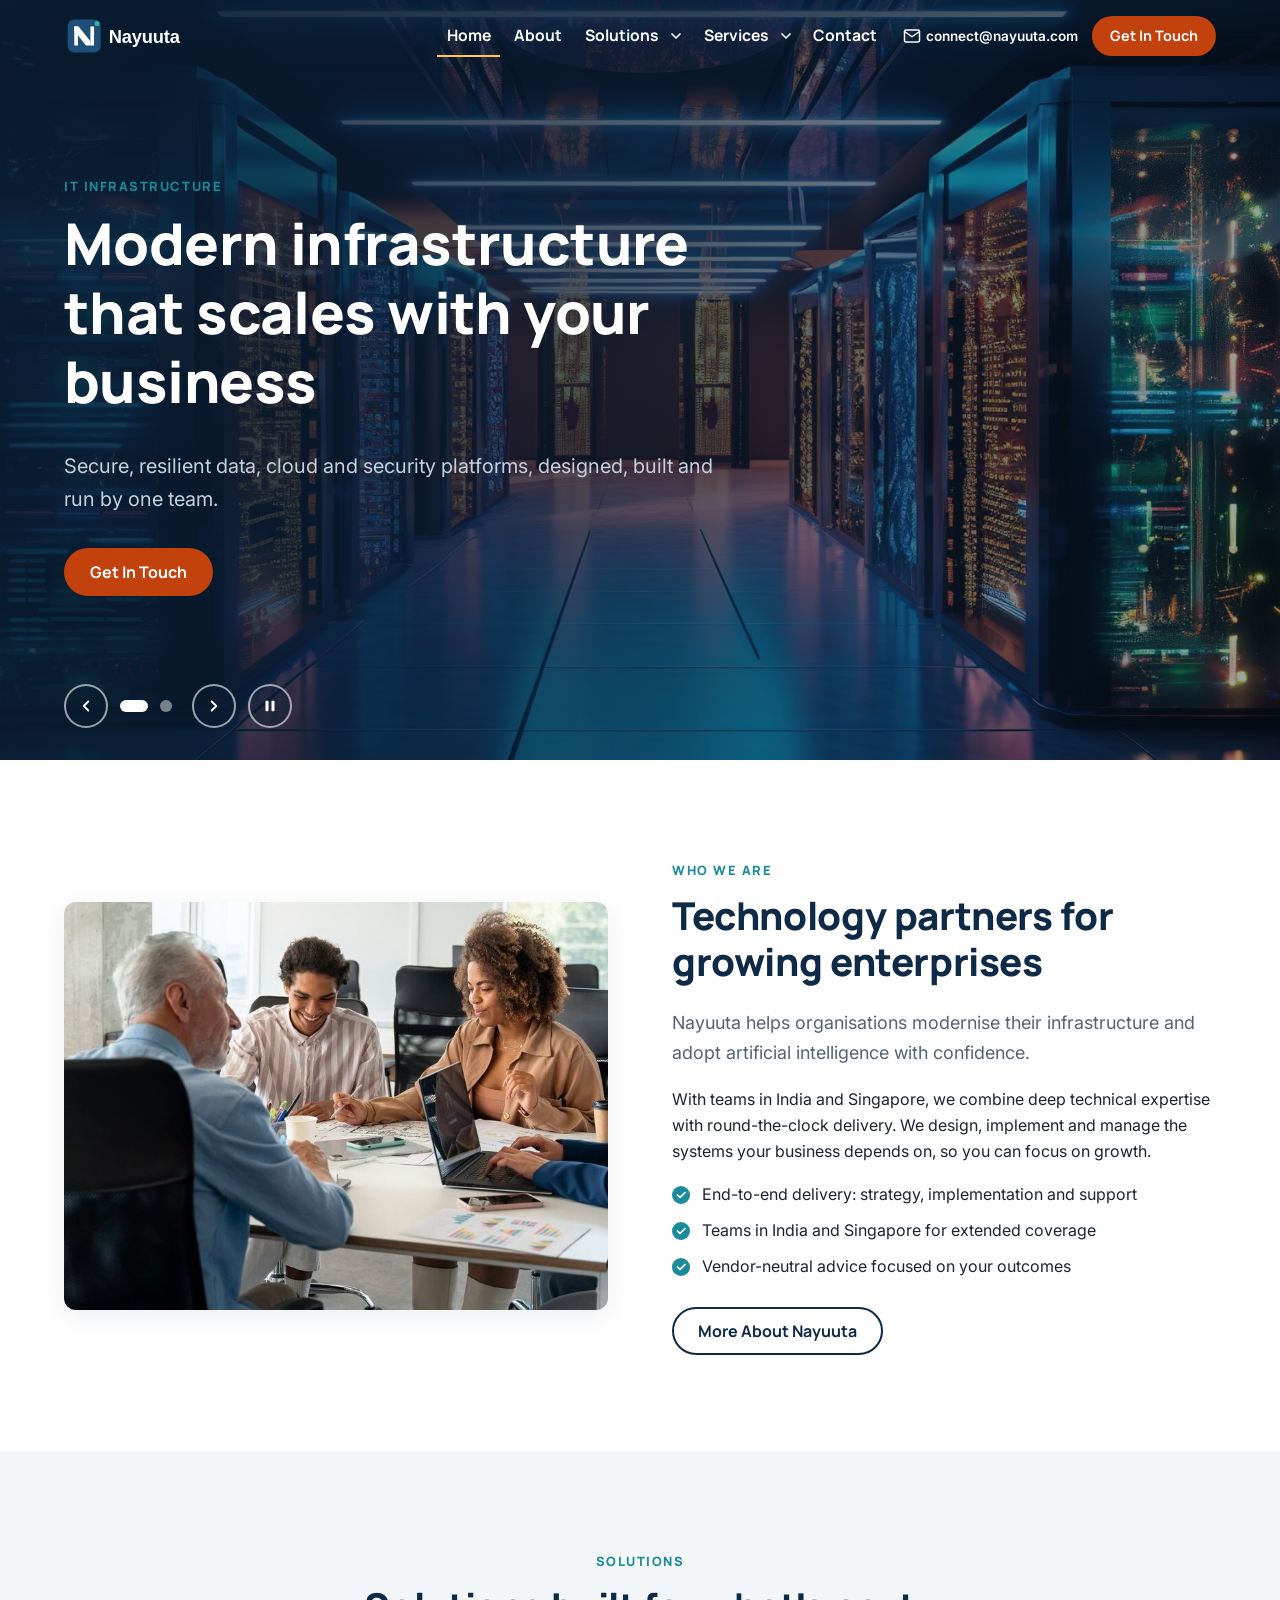
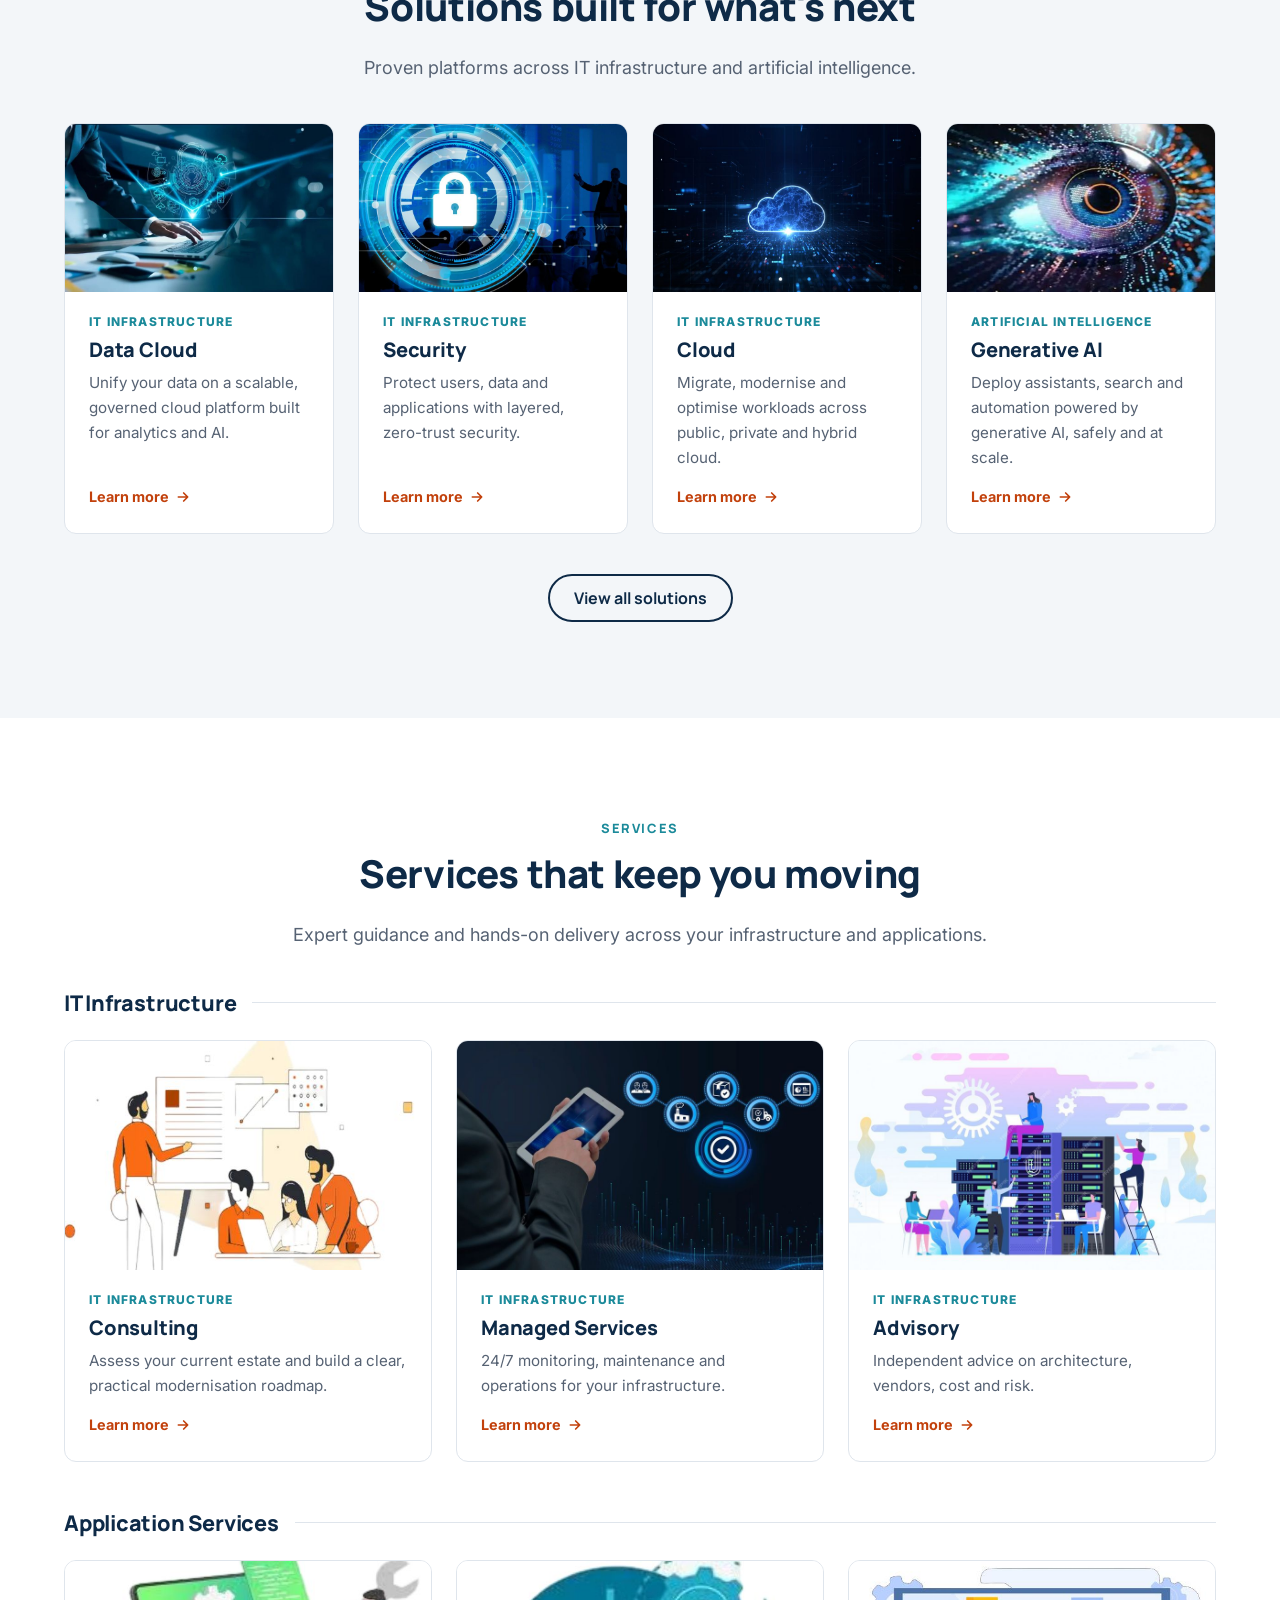
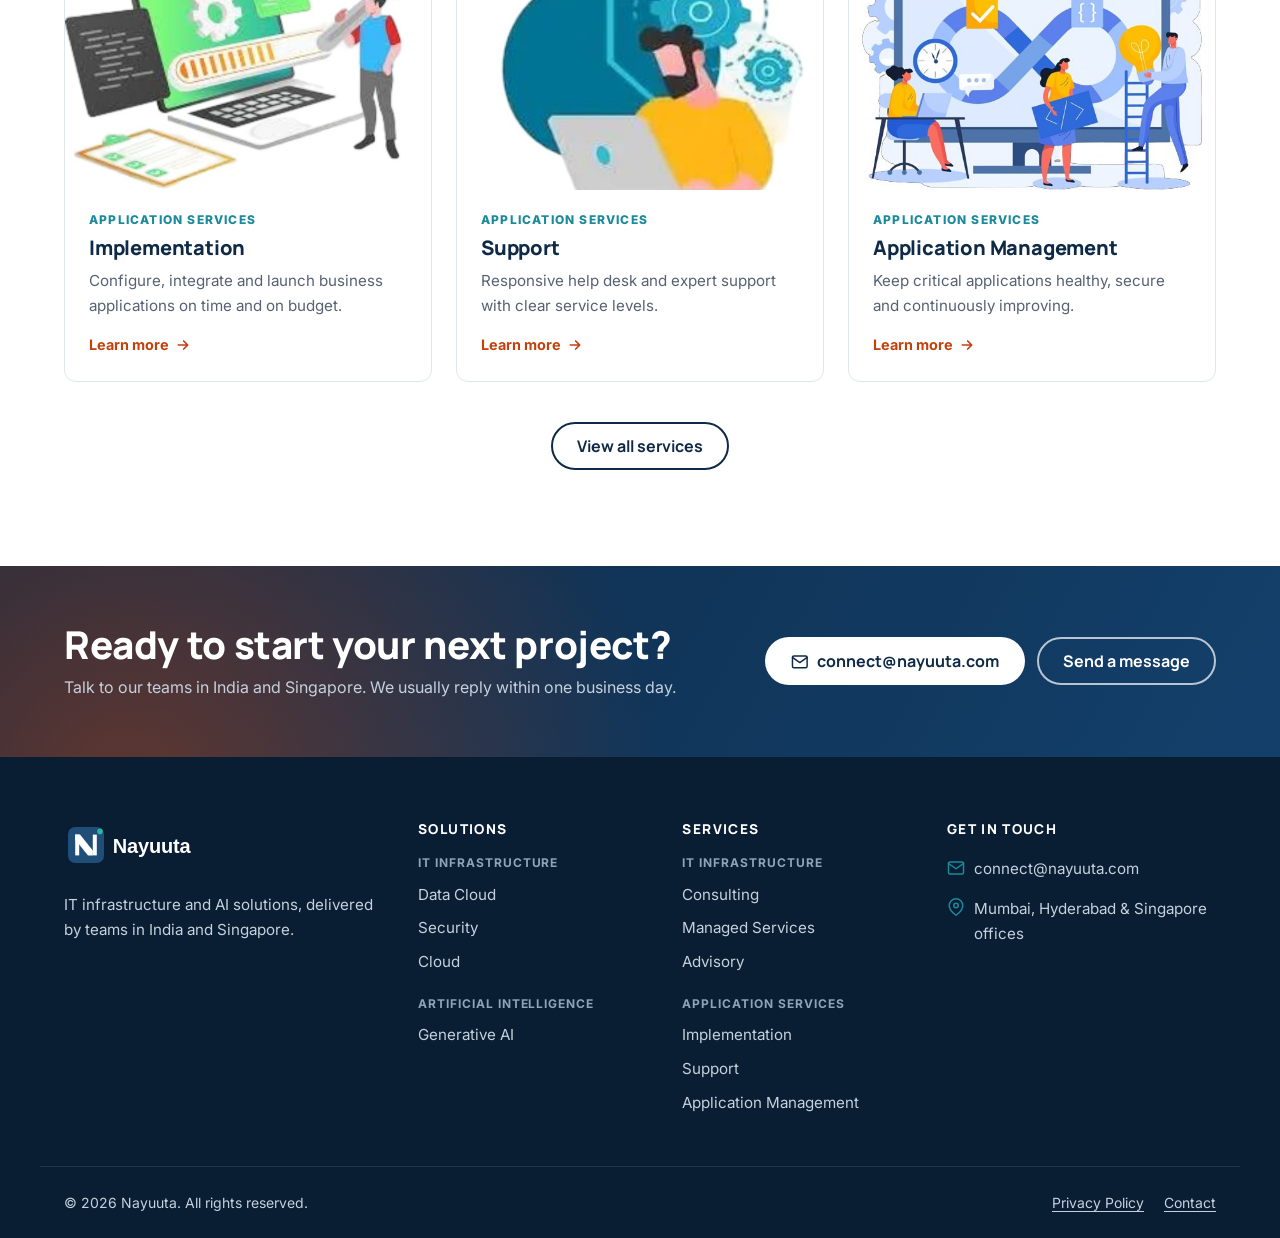
==== commit 1702cb35: "Add Hyderabad office address Add the Hyderabad office to the Contact page, footer link and Organizat" ====
--- a/index.html
+++ b/index.html
@@ -34,7 +34,8 @@
     "logo": "https://aabrakadabra88.github.io/Nayuuta/assets/images/logo.svg",
     "address": [
       { "@type": "PostalAddress", "name": "Nayuuta Pte Ltd", "streetAddress": "250 North Bridge Road, #12-02 Raffles City Tower", "addressLocality": "Singapore", "postalCode": "179101", "addressCountry": "SG" },
-      { "@type": "PostalAddress", "name": "Nayuuta Pvt Ltd", "streetAddress": "Vasudev Chambers, 4th Floor, B-Wing, Old Nagardas Road, Andheri East", "addressLocality": "Mumbai", "postalCode": "400069", "addressCountry": "IN" }
+      { "@type": "PostalAddress", "name": "Nayuuta Pvt Ltd", "streetAddress": "Vasudev Chambers, 4th Floor, B-Wing, Old Nagardas Road, Andheri East", "addressLocality": "Mumbai", "postalCode": "400069", "addressCountry": "IN" },
+      { "@type": "PostalAddress", "streetAddress": "Ground Floor, Boss Towers, Street Number 2, near Anynews, Patrika Nagar, HITEC City", "addressLocality": "Hyderabad", "addressRegion": "Telangana", "postalCode": "500081", "addressCountry": "IN" }
     ],
     "contactPoint": [
       { "@type": "ContactPoint", "email": "connect@nayuuta.com", "contactType": "sales" }
@@ -414,7 +415,7 @@
           </li>
           <li>
             <svg viewBox="0 0 24 24" fill="none" stroke="currentColor" stroke-width="2" stroke-linecap="round" stroke-linejoin="round" aria-hidden="true" focusable="false"><path d="M21 10c0 7-9 13-9 13s-9-6-9-13a9 9 0 0 1 18 0z"/><circle cx="12" cy="10" r="3"/></svg>
-            <a href="contact.html">Mumbai &amp; Singapore offices</a>
+            <a href="contact.html">Mumbai, Hyderabad &amp; Singapore offices</a>
           </li>
         </ul>
       </div>
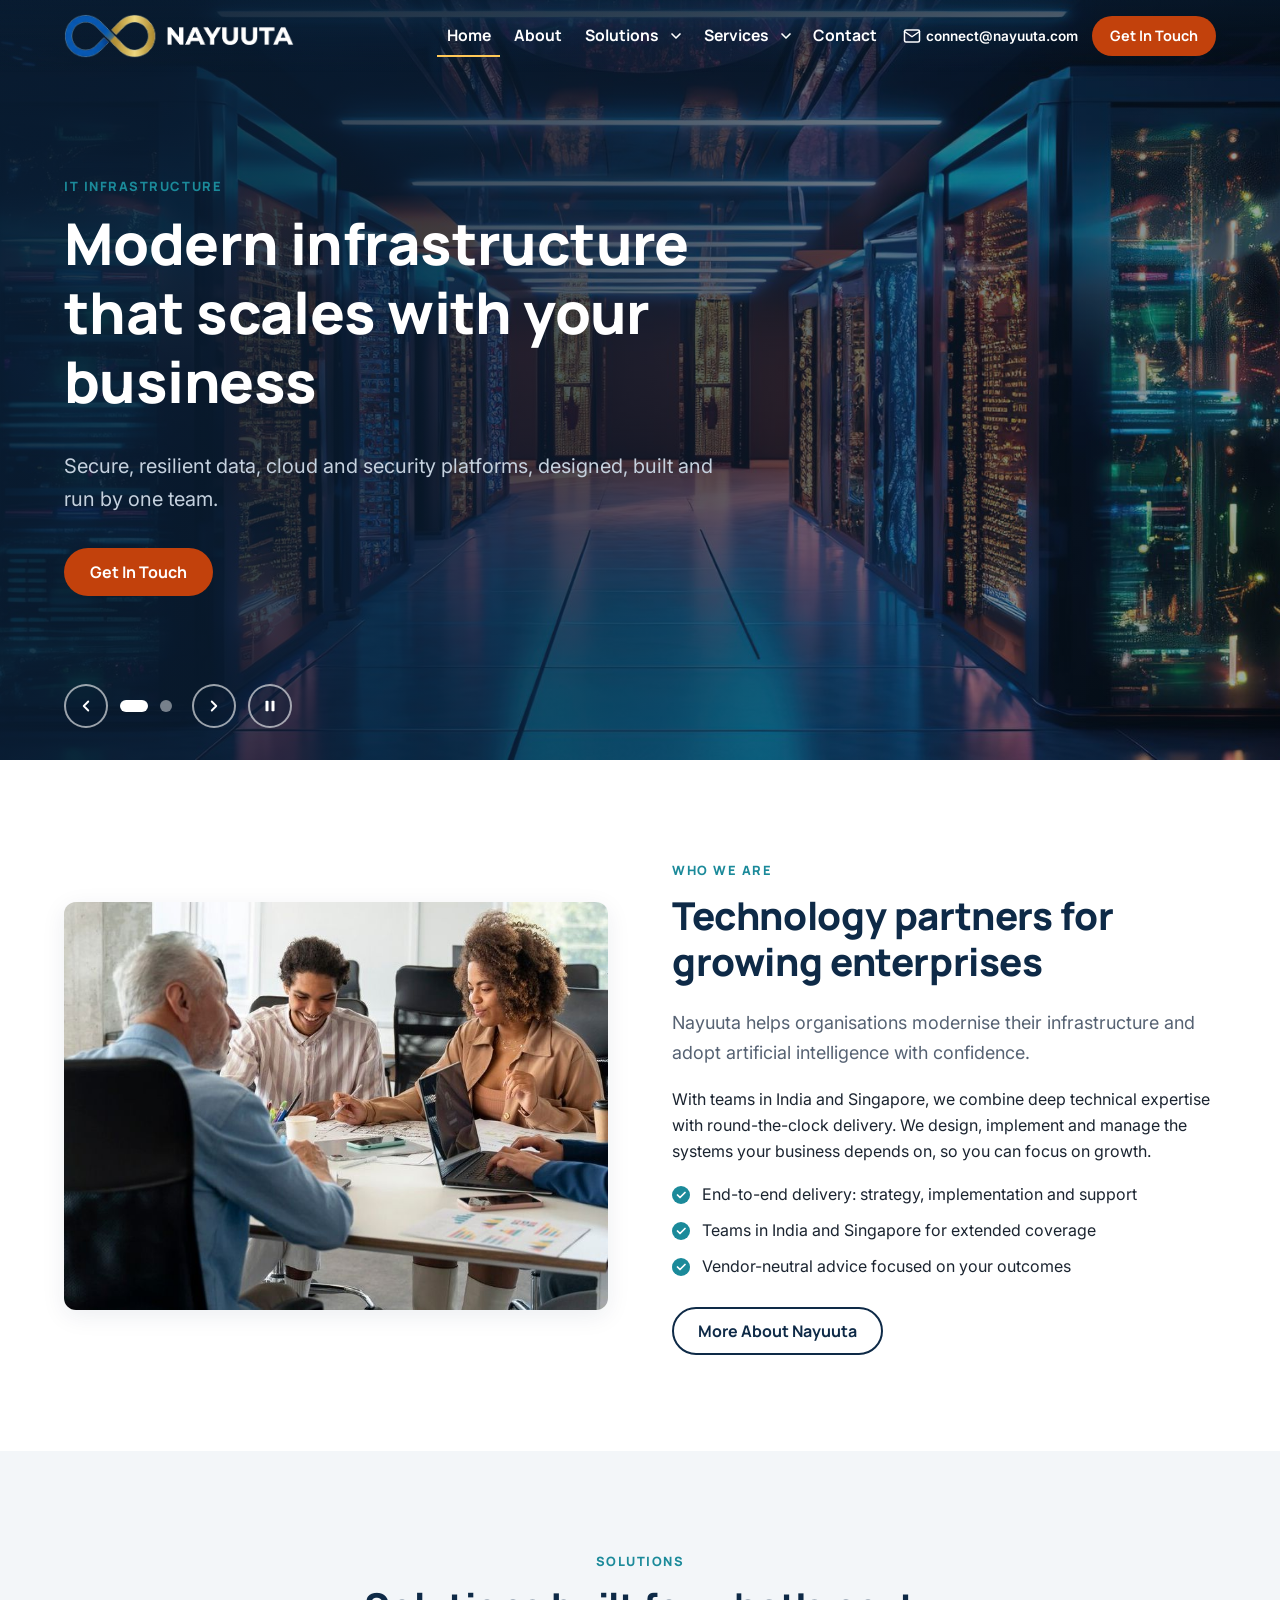
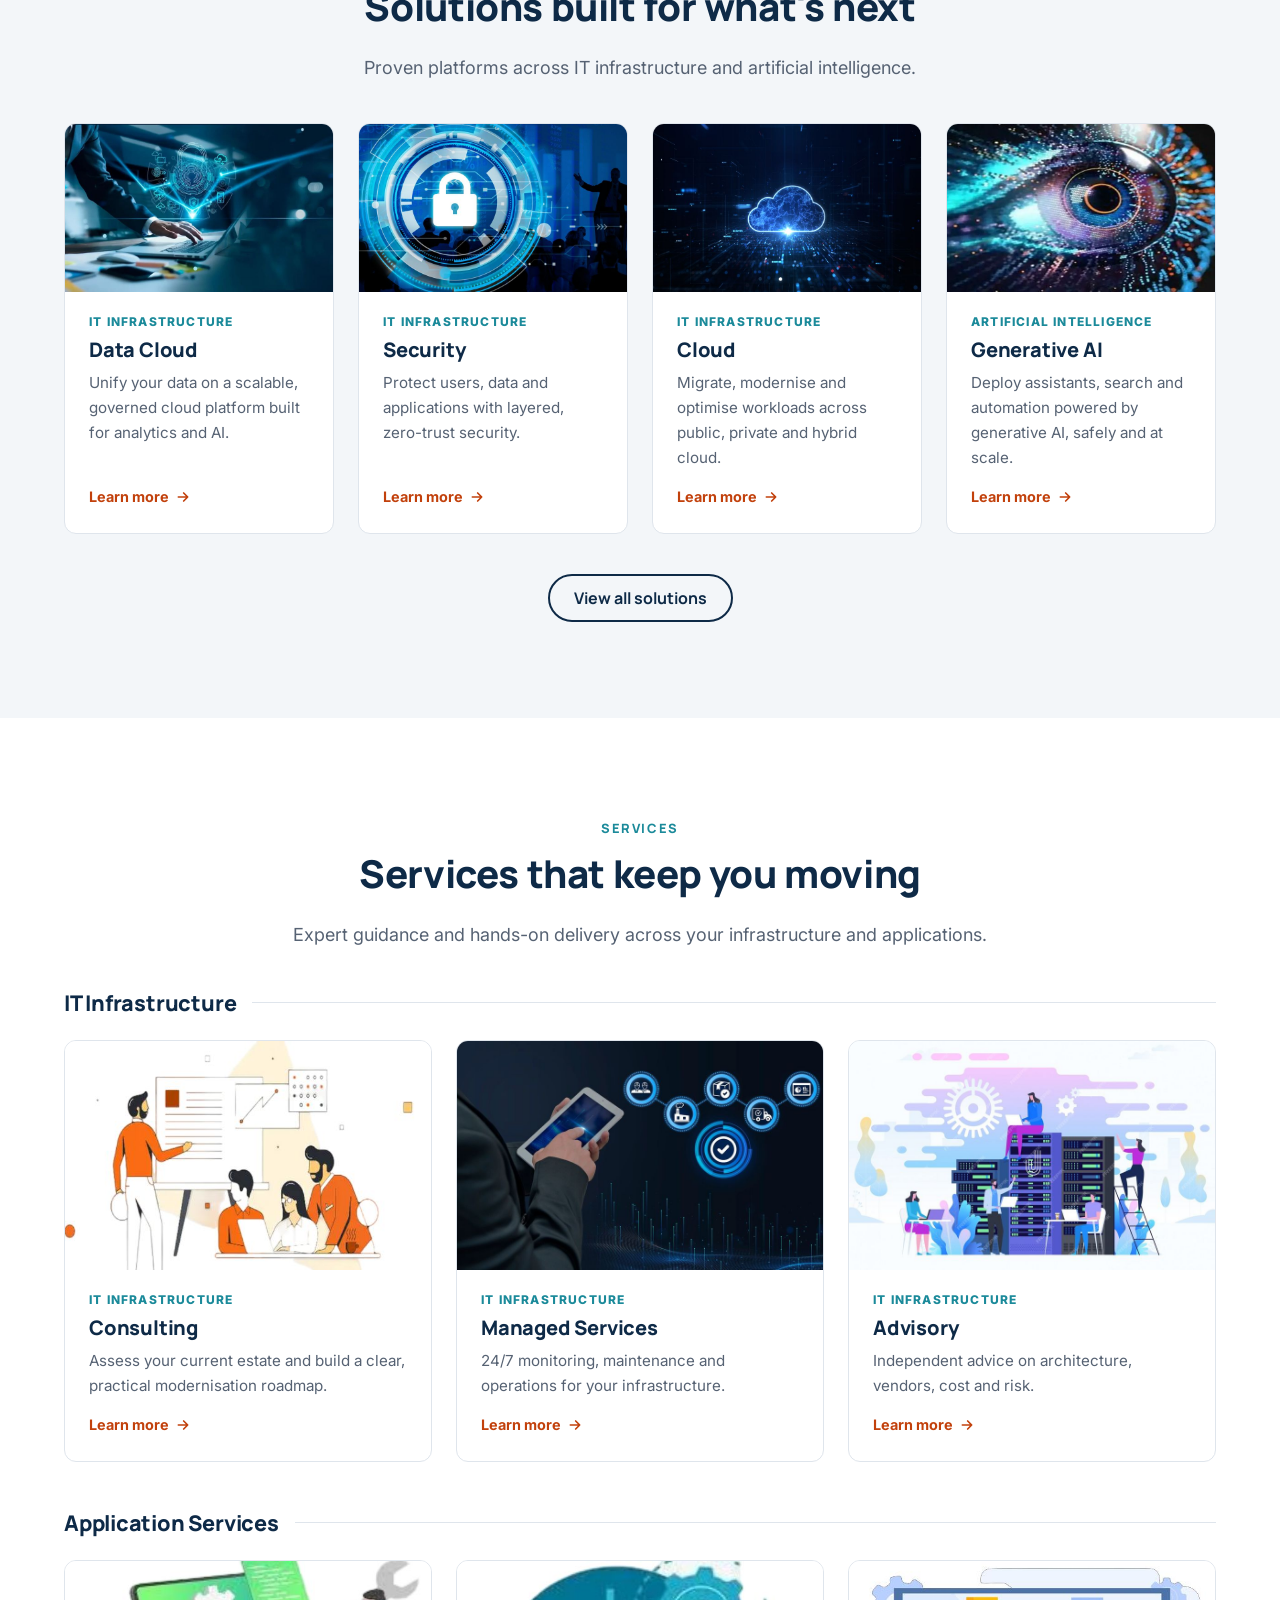
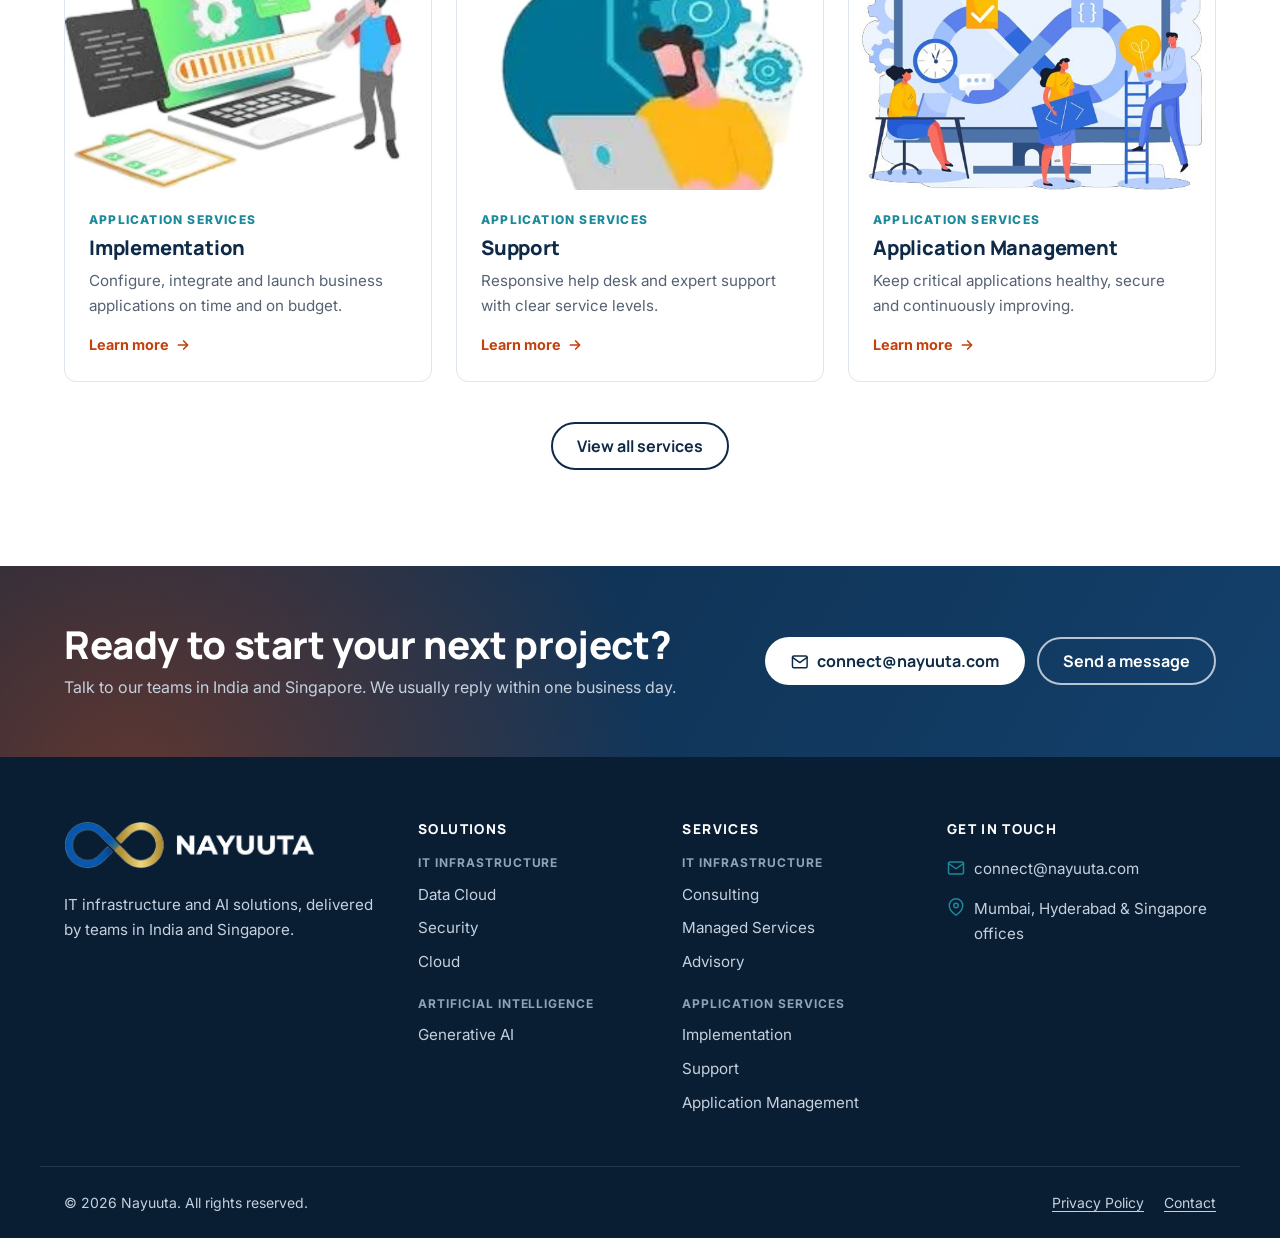
==== commit 62239dd0: "Update logo to the infinity mark Replace the N-mark logo with the new infinity logo: a horizontal wh" ====
--- a/index.html
+++ b/index.html
@@ -5,20 +5,21 @@
   <meta name="viewport" content="width=device-width, initial-scale=1">
   <title>Nayuuta | IT Infrastructure &amp; AI Solutions</title>
   <meta name="description" content="Nayuuta delivers IT infrastructure and artificial intelligence solutions, plus consulting, managed and application services, from India and Singapore.">
-  <link rel="canonical" href="https://aabrakadabra88.github.io/Nayuuta/">
+  <link rel="canonical" href="https://www.nayuuta.com/">
   <meta property="og:type" content="website">
   <meta property="og:site_name" content="Nayuuta">
   <meta property="og:locale" content="en_US">
   <meta property="og:title" content="Nayuuta | IT Infrastructure &amp; AI Solutions">
   <meta property="og:description" content="IT infrastructure and AI solutions, plus consulting, managed and application services, from India and Singapore.">
-  <meta property="og:url" content="https://aabrakadabra88.github.io/Nayuuta/">
-  <meta property="og:image" content="https://aabrakadabra88.github.io/Nayuuta/assets/images/og-default.png">
+  <meta property="og:url" content="https://www.nayuuta.com/">
+  <meta property="og:image" content="https://www.nayuuta.com/assets/images/og-default.png">
   <meta property="og:image:width" content="1200">
   <meta property="og:image:height" content="630">
   <meta property="og:image:alt" content="Nayuuta: IT Infrastructure and AI">
   <meta name="twitter:card" content="summary_large_image">
   <meta name="theme-color" content="#0e2a47">
-  <link rel="icon" href="assets/images/favicon.svg" type="image/svg+xml">
+  <link rel="icon" href="assets/images/favicon.png" type="image/png">
+  <link rel="apple-touch-icon" href="assets/images/apple-touch-icon.png">
   <link rel="preconnect" href="https://fonts.googleapis.com">
   <link rel="preconnect" href="https://fonts.gstatic.com" crossorigin>
   <link rel="stylesheet" href="https://fonts.googleapis.com/css2?family=Inter:wght@400;600;700&amp;family=Manrope:wght@700;800&amp;display=swap">
@@ -30,8 +31,8 @@
     "@context": "https://schema.org",
     "@type": "Organization",
     "name": "Nayuuta",
-    "url": "https://aabrakadabra88.github.io/Nayuuta/",
-    "logo": "https://aabrakadabra88.github.io/Nayuuta/assets/images/logo.svg",
+    "url": "https://www.nayuuta.com/",
+    "logo": "https://www.nayuuta.com/assets/images/logo.png",
     "address": [
       { "@type": "PostalAddress", "name": "Nayuuta Pte Ltd", "streetAddress": "250 North Bridge Road, #12-02 Raffles City Tower", "addressLocality": "Singapore", "postalCode": "179101", "addressCountry": "SG" },
       { "@type": "PostalAddress", "name": "Nayuuta Pvt Ltd", "streetAddress": "Vasudev Chambers, 4th Floor, B-Wing, Old Nagardas Road, Andheri East", "addressLocality": "Mumbai", "postalCode": "400069", "addressCountry": "IN" },
@@ -49,9 +50,9 @@
   <a class="skip-link" href="#main">Skip to main content</a>
   <header class="site-header" data-header>
     <div class="container header-inner">
-      <!-- Logo: light variant (white wordmark) for the dark header. Dark-text version for light backgrounds: assets/images/logo.svg -->
+      <!-- Logo: horizontal version with white wordmark for the dark header. Other versions: logo.png (original stacked), logo-horizontal.png (dark wordmark, for light backgrounds) -->
       <a class="logo" href="index.html">
-        <img src="assets/images/logo-light.svg" alt="Nayuuta home" width="420" height="120">
+        <img src="assets/images/logo-light.png" alt="Nayuuta home" width="523" height="100">
       </a>
 
       <button class="nav-toggle" type="button" aria-expanded="false" aria-controls="site-nav" data-nav-toggle>
@@ -371,7 +372,7 @@
     <div class="container footer-grid">
       <div class="footer-brand">
         <a class="logo" href="index.html">
-          <img src="assets/images/logo-light.svg" alt="Nayuuta home" width="420" height="120" loading="lazy">
+          <img src="assets/images/logo-light.png" alt="Nayuuta home" width="523" height="100" loading="lazy">
         </a>
         <p>IT infrastructure and AI solutions, delivered by teams in India and Singapore.</p>
       </div>
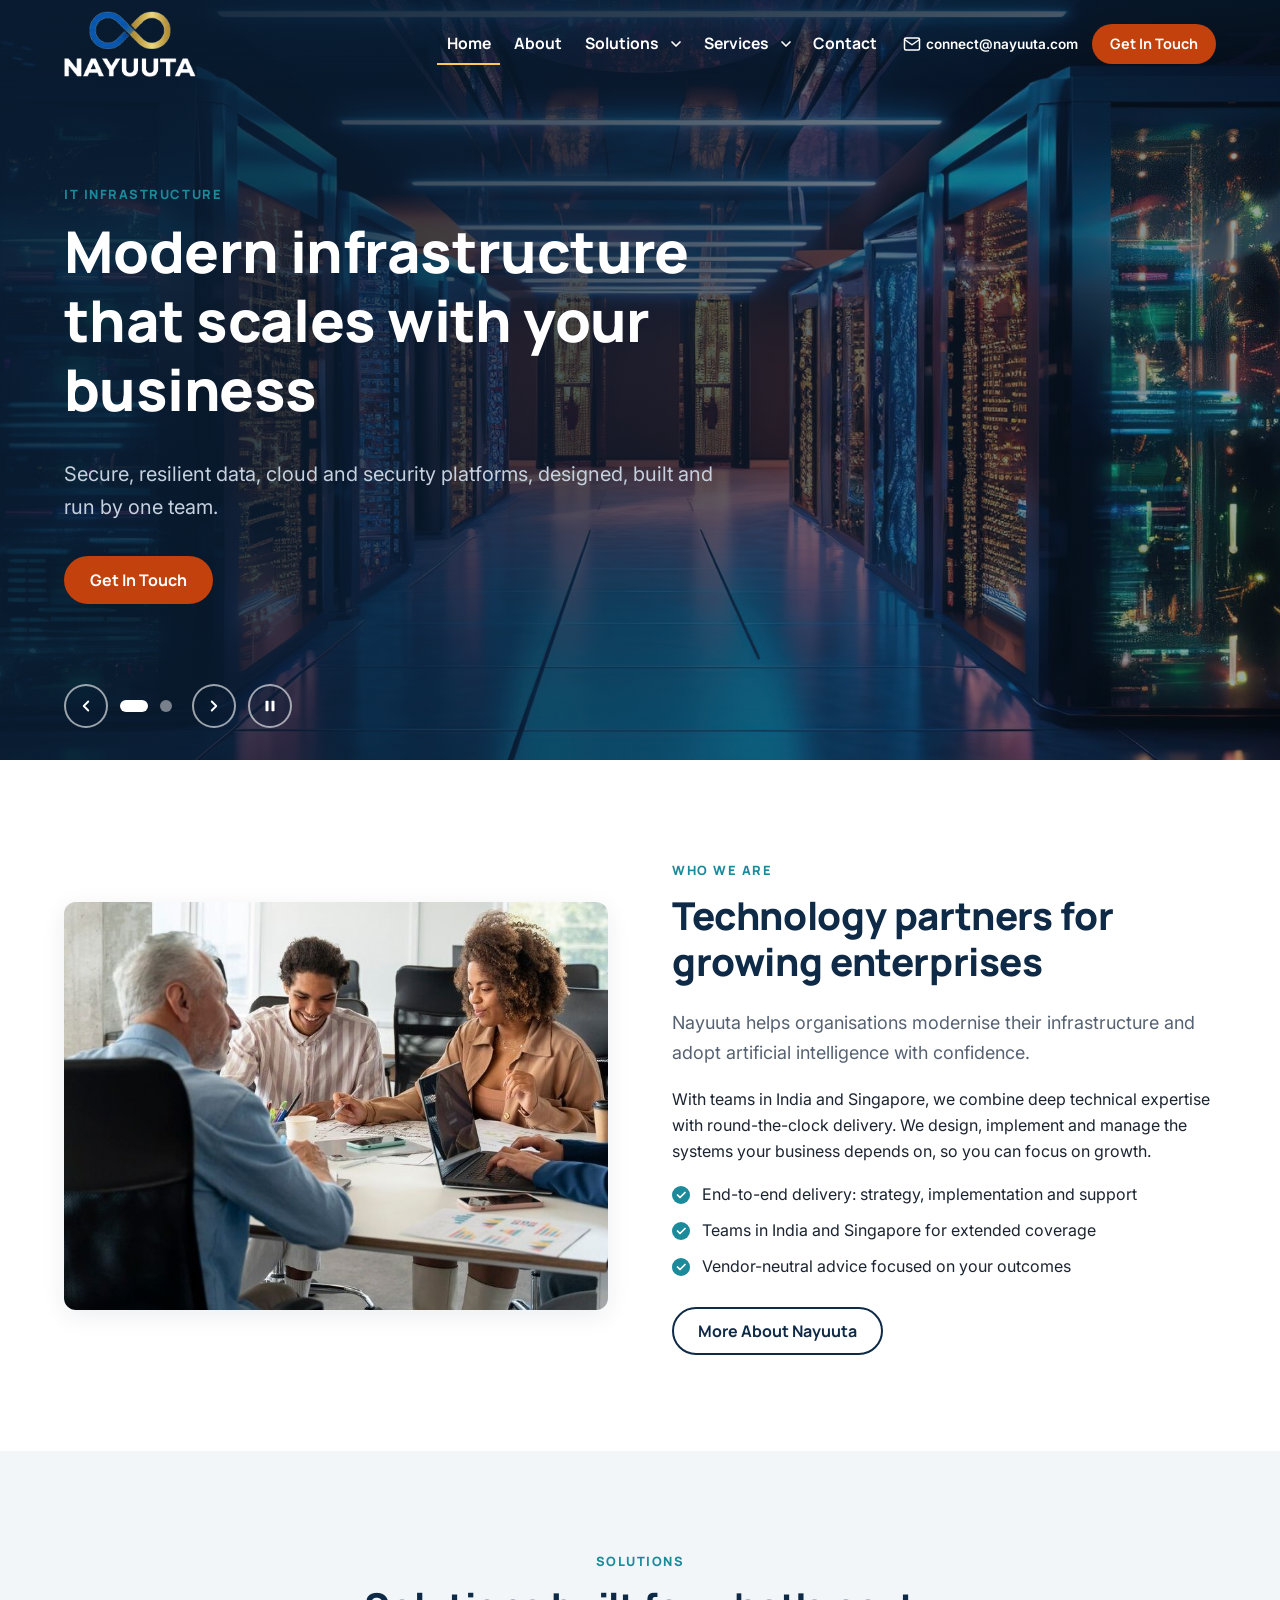
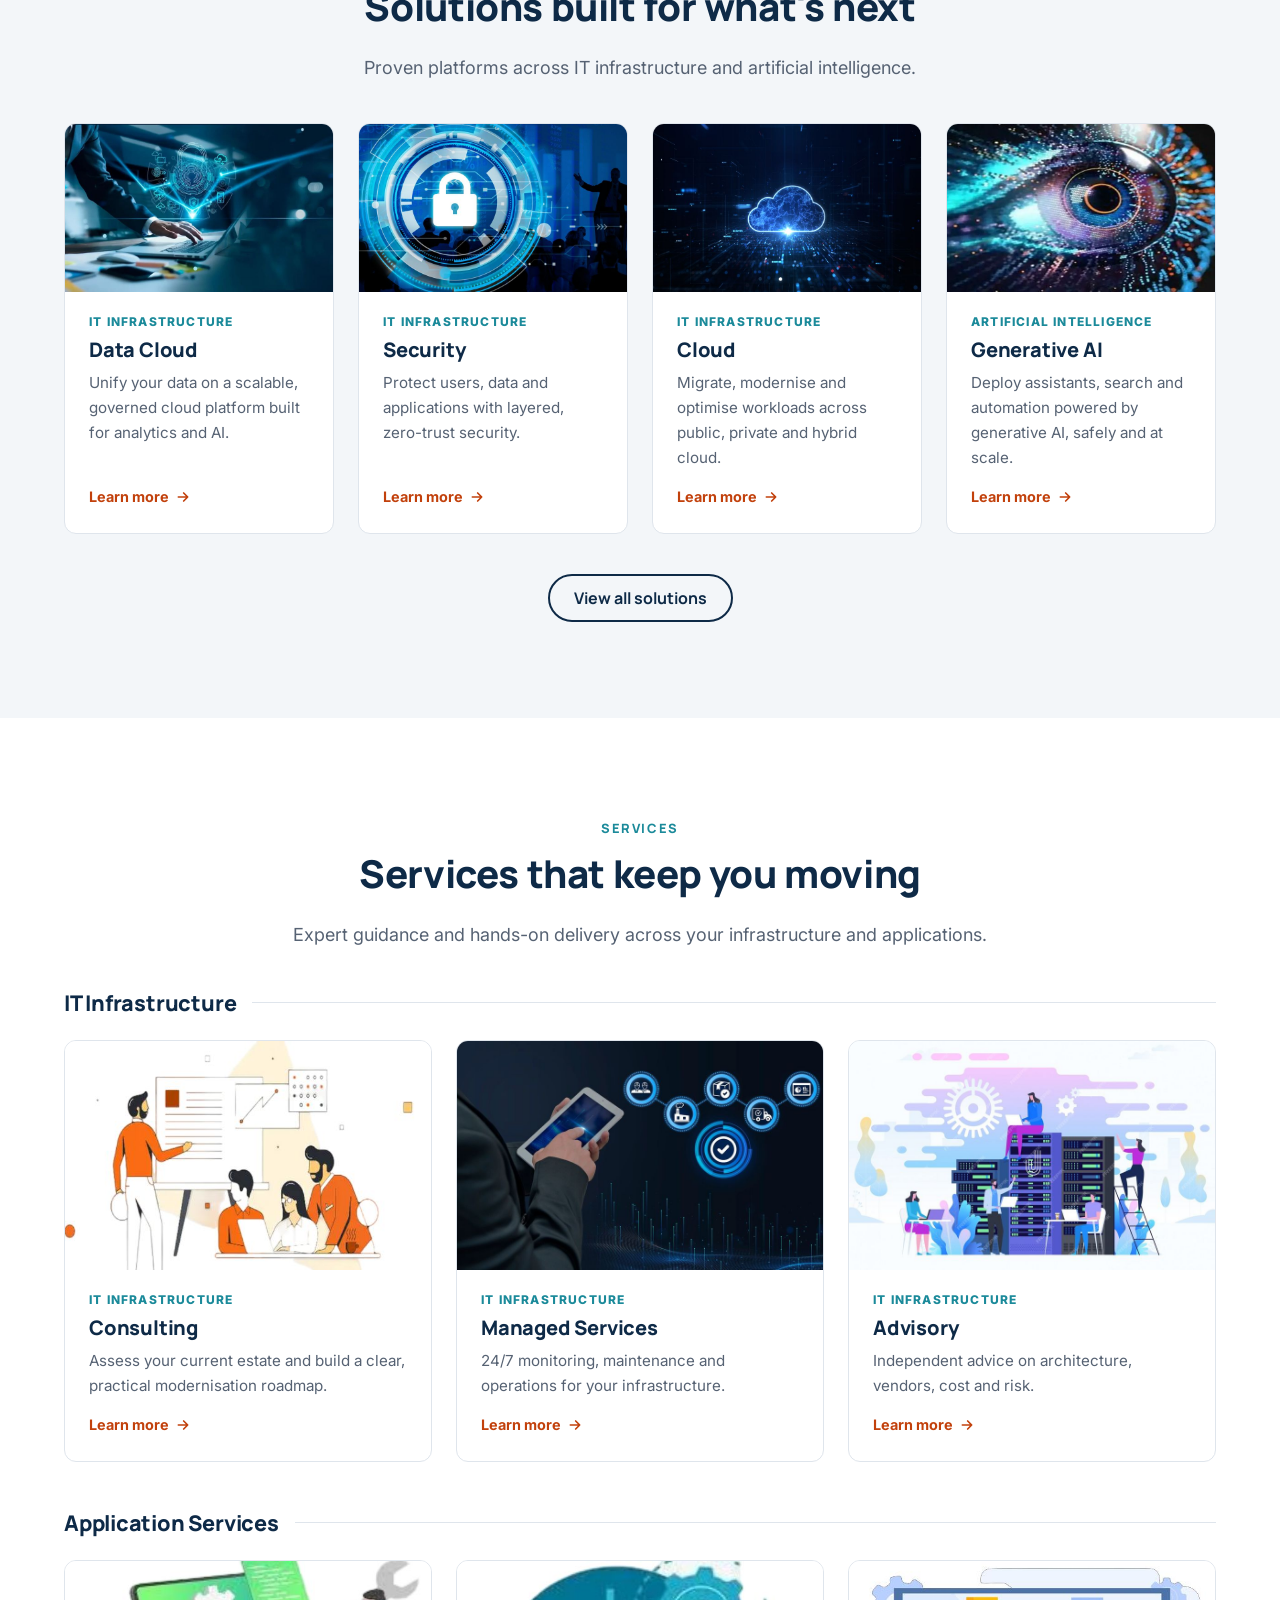
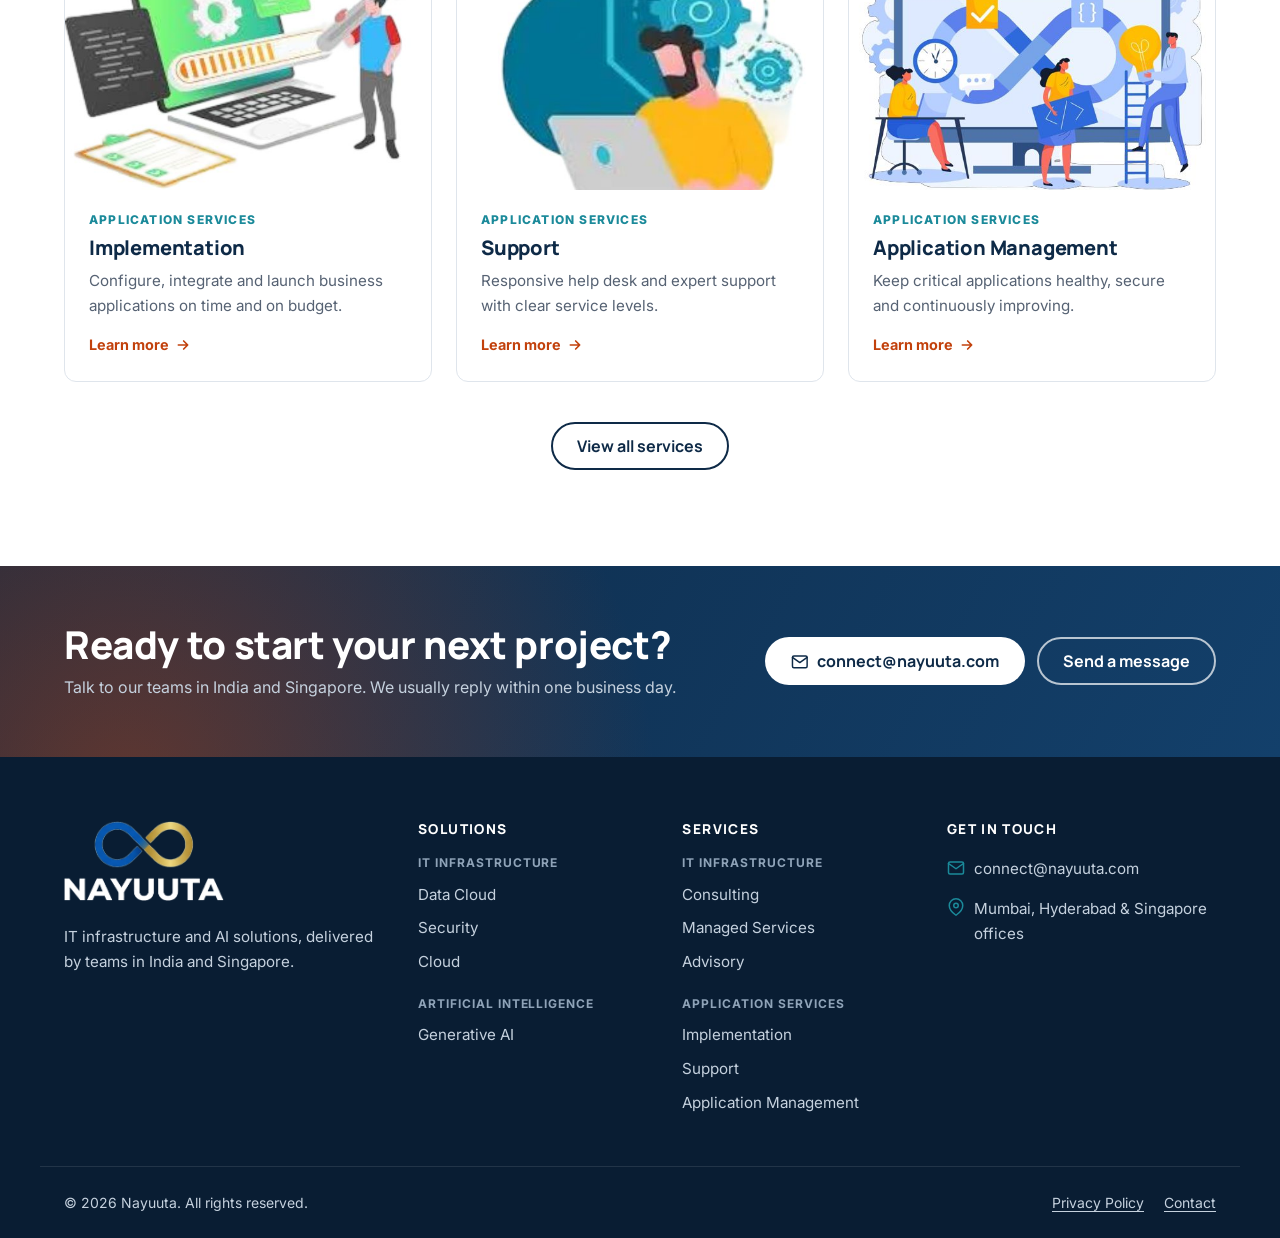
==== commit c34a7bae: "Use stacked logo (name below symbol) in header and footer Co-Authored-By: Claude Opus 5.5 <noreply@a" ====
--- a/index.html
+++ b/index.html
@@ -50,9 +50,9 @@
   <a class="skip-link" href="#main">Skip to main content</a>
   <header class="site-header" data-header>
     <div class="container header-inner">
-      <!-- Logo: horizontal version with white wordmark for the dark header. Other versions: logo.png (original stacked), logo-horizontal.png (dark wordmark, for light backgrounds) -->
+      <!-- Logo: stacked version (name below the symbol) with white wordmark for the dark header. Other versions: logo.png (original, dark wordmark), logo-light.png / logo-horizontal.png (horizontal) -->
       <a class="logo" href="index.html">
-        <img src="assets/images/logo-light.png" alt="Nayuuta home" width="523" height="100">
+        <img src="assets/images/logo-light-stacked.png" alt="Nayuuta home" width="359" height="180">
       </a>
 
       <button class="nav-toggle" type="button" aria-expanded="false" aria-controls="site-nav" data-nav-toggle>
@@ -372,7 +372,7 @@
     <div class="container footer-grid">
       <div class="footer-brand">
         <a class="logo" href="index.html">
-          <img src="assets/images/logo-light.png" alt="Nayuuta home" width="523" height="100" loading="lazy">
+          <img src="assets/images/logo-light-stacked.png" alt="Nayuuta home" width="359" height="180" loading="lazy">
         </a>
         <p>IT infrastructure and AI solutions, delivered by teams in India and Singapore.</p>
       </div>
--- a/assets/css/styles.css
+++ b/assets/css/styles.css
@@ -37,7 +37,7 @@
   --radius-sm: 8px;
   --shadow: 0 6px 24px rgba(14, 42, 71, 0.08);
   --shadow-lg: 0 16px 40px rgba(14, 42, 71, 0.16);
-  --header-h: 72px;
+  --header-h: 76px;
   --transition: 200ms ease;
 }
 
@@ -208,9 +208,13 @@
   align-items: center;
   flex: none;
 }
-/* Logo SVG is 420x120 (3.5:1); height drives the size */
-.logo img { height: 44px; width: auto; }
-.site-footer .logo img { height: 48px; }
+/* Stacked logo (name below the symbol), ~2:1; height drives the size */
+.logo img { height: 56px; width: auto; }
+.site-footer .logo img { height: 80px; }
+@media (min-width: 75em) {
+  :root { --header-h: 88px; }
+  .logo img { height: 66px; }
+}
 
 /* Hamburger */
 .nav-toggle {
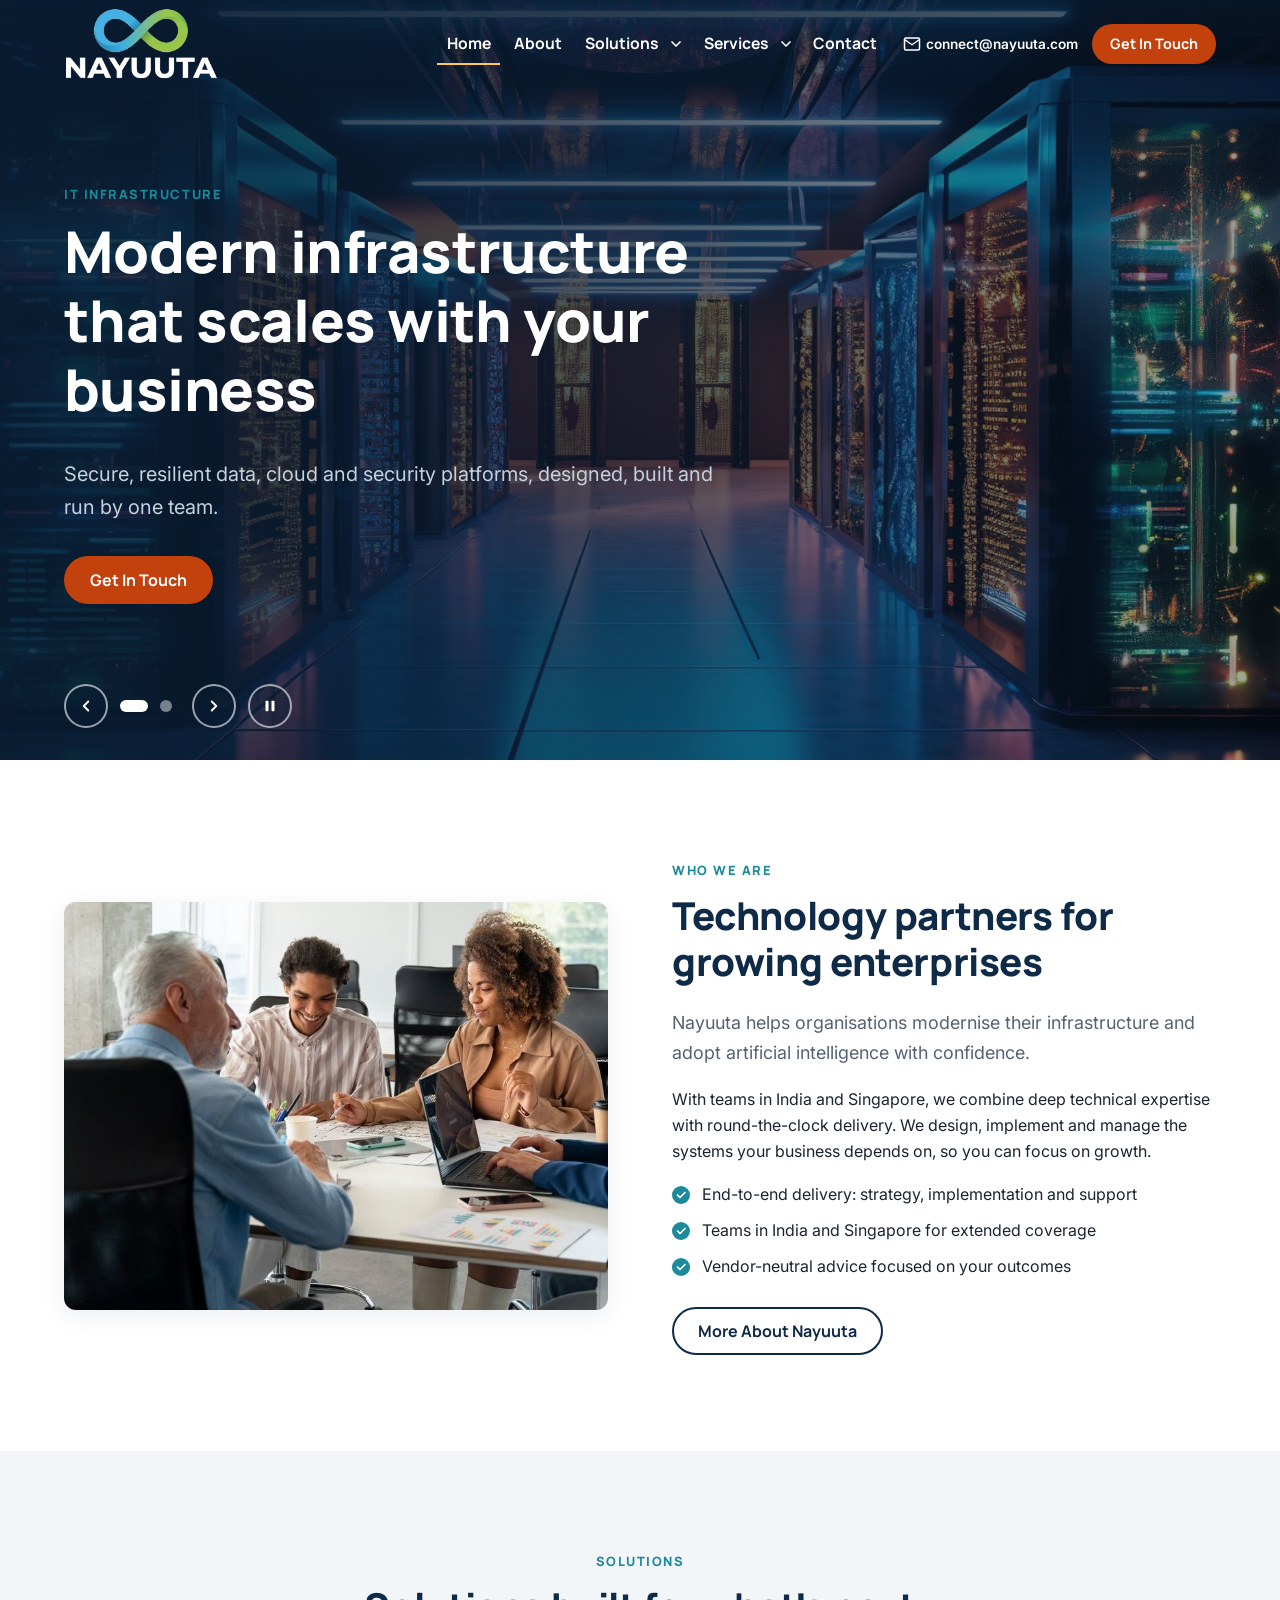
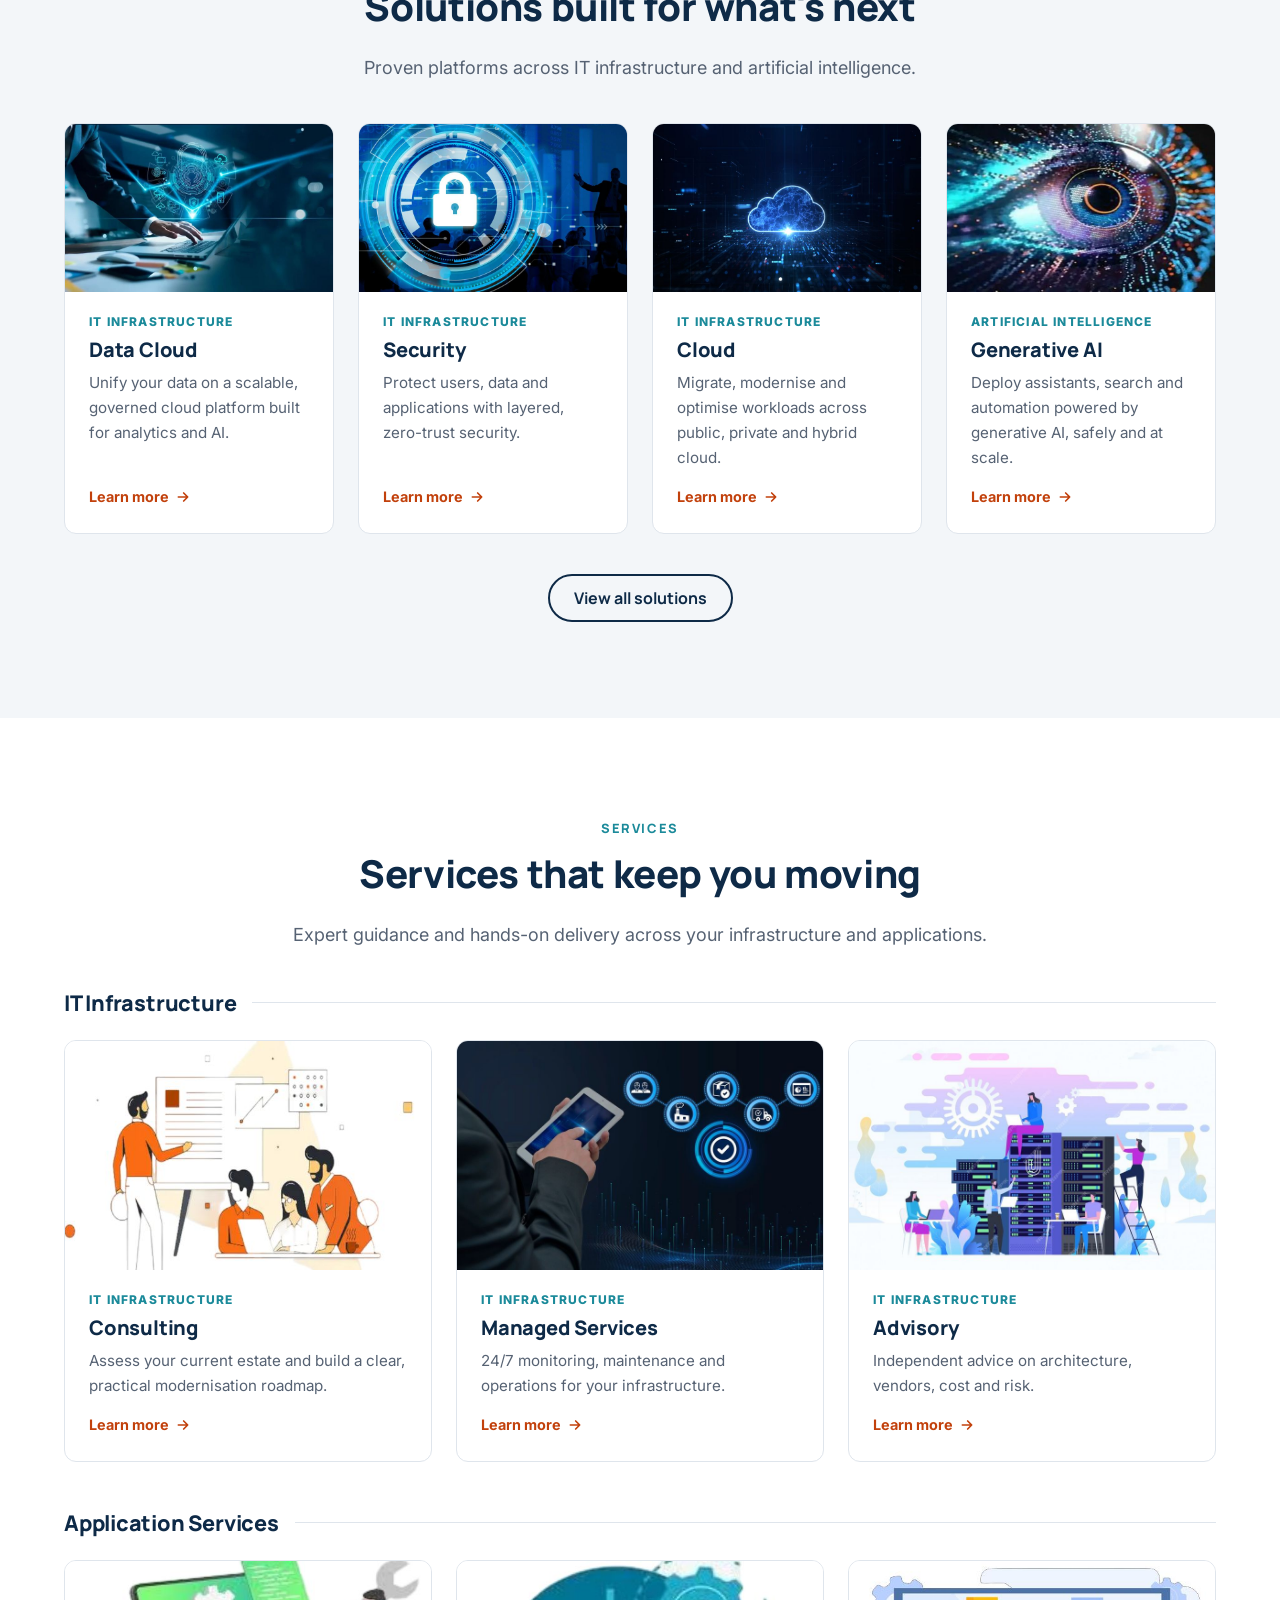
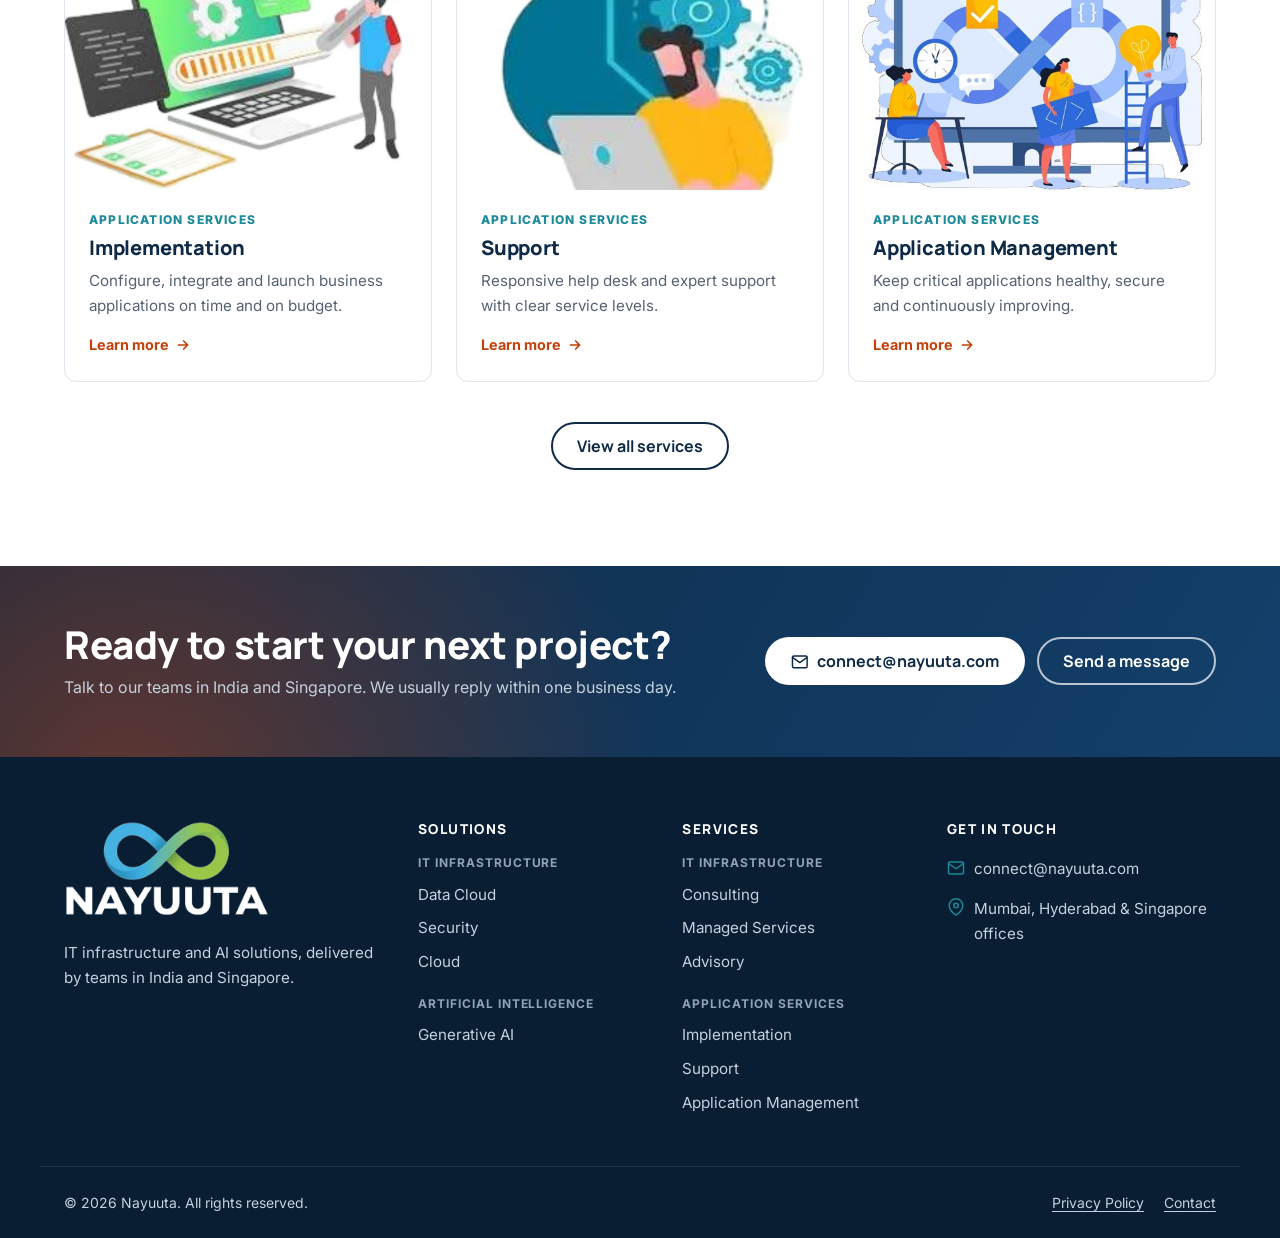
==== commit cbce5ed2: "Switch to blue-green infinity logo with larger wordmark Replace the logo with the blue-green infinit" ====
--- a/index.html
+++ b/index.html
@@ -52,7 +52,7 @@
     <div class="container header-inner">
       <!-- Logo: stacked version (name below the symbol) with white wordmark for the dark header. Other versions: logo.png (original, dark wordmark), logo-light.png / logo-horizontal.png (horizontal) -->
       <a class="logo" href="index.html">
-        <img src="assets/images/logo-light-stacked.png" alt="Nayuuta home" width="359" height="180">
+        <img src="assets/images/logo-light-stacked.png" alt="Nayuuta home" width="512" height="240">
       </a>
 
       <button class="nav-toggle" type="button" aria-expanded="false" aria-controls="site-nav" data-nav-toggle>
@@ -372,7 +372,7 @@
     <div class="container footer-grid">
       <div class="footer-brand">
         <a class="logo" href="index.html">
-          <img src="assets/images/logo-light-stacked.png" alt="Nayuuta home" width="359" height="180" loading="lazy">
+          <img src="assets/images/logo-light-stacked.png" alt="Nayuuta home" width="512" height="240" loading="lazy">
         </a>
         <p>IT infrastructure and AI solutions, delivered by teams in India and Singapore.</p>
       </div>
--- a/assets/css/styles.css
+++ b/assets/css/styles.css
@@ -209,11 +209,11 @@
   flex: none;
 }
 /* Stacked logo (name below the symbol), ~2:1; height drives the size */
-.logo img { height: 56px; width: auto; }
-.site-footer .logo img { height: 80px; }
+.logo img { height: 60px; width: auto; }
+.site-footer .logo img { height: 96px; }
 @media (min-width: 75em) {
   :root { --header-h: 88px; }
-  .logo img { height: 66px; }
+  .logo img { height: 72px; }
 }
 
 /* Hamburger */
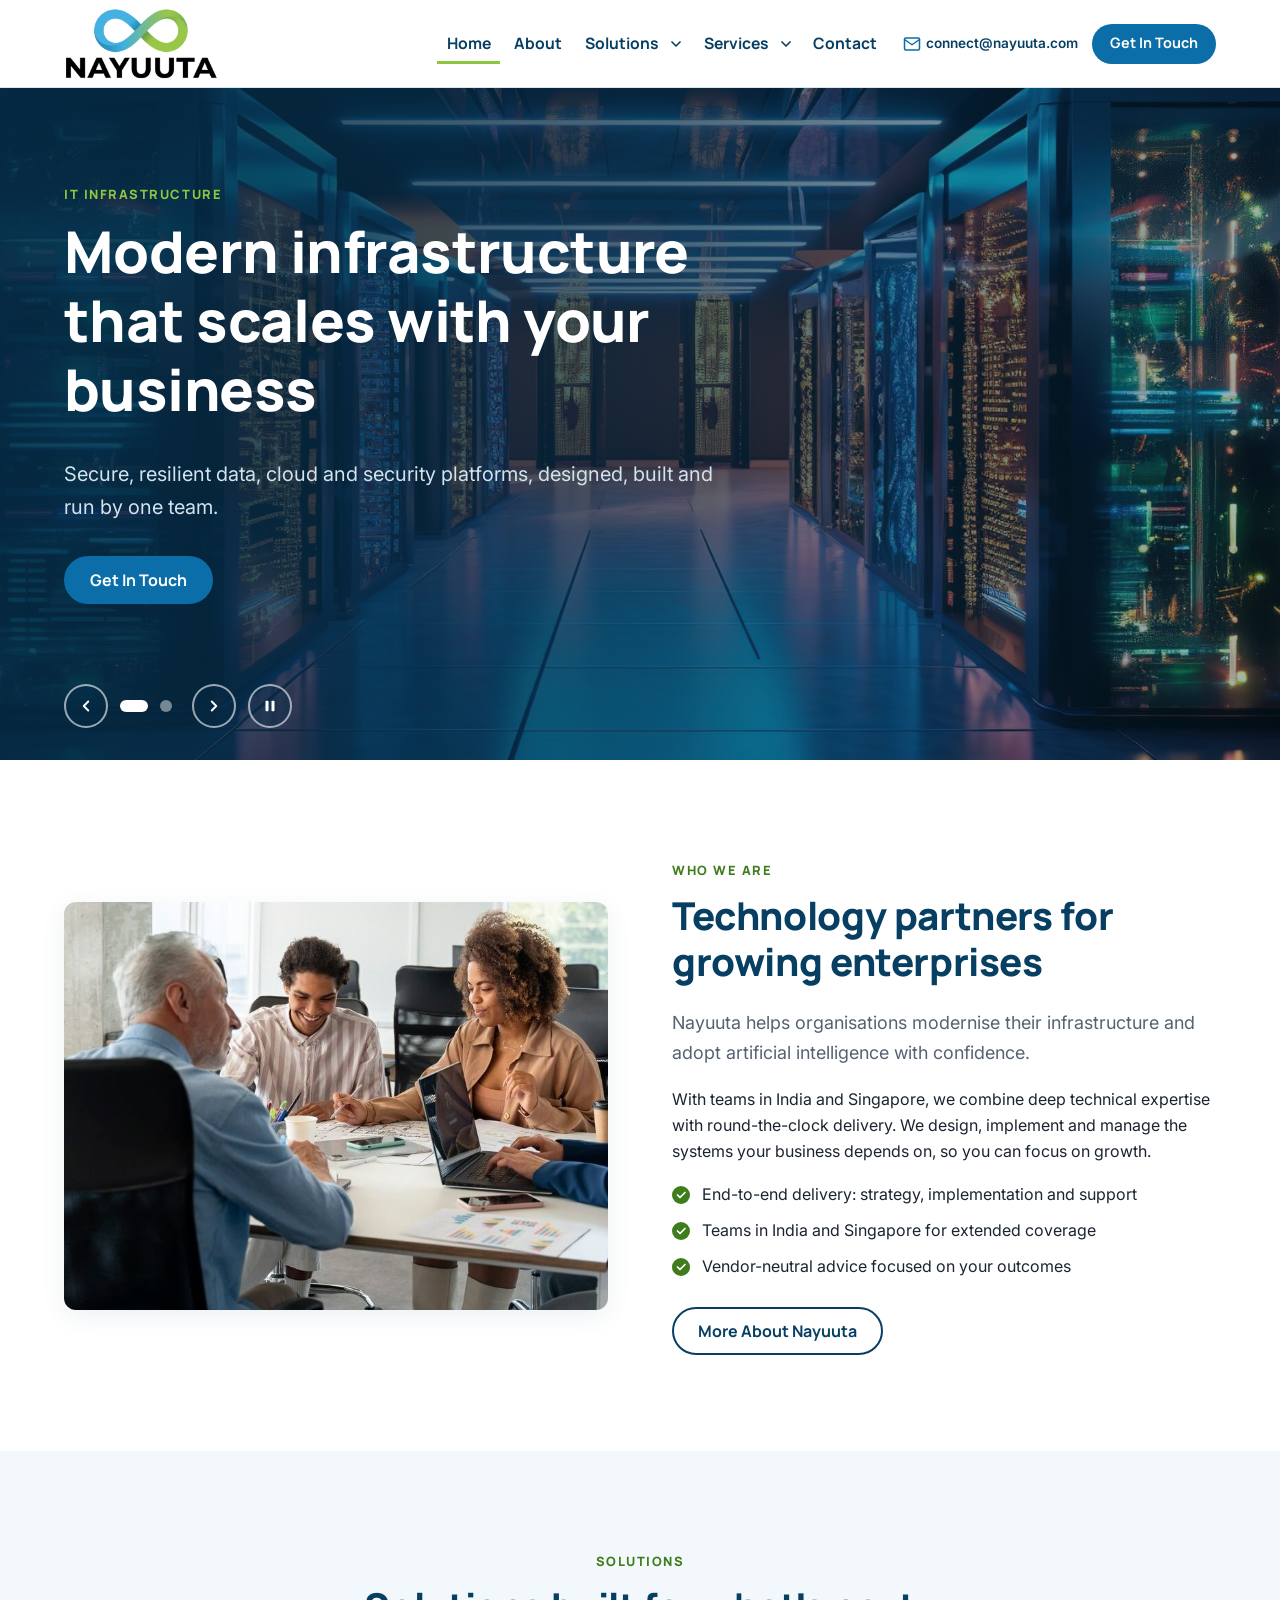
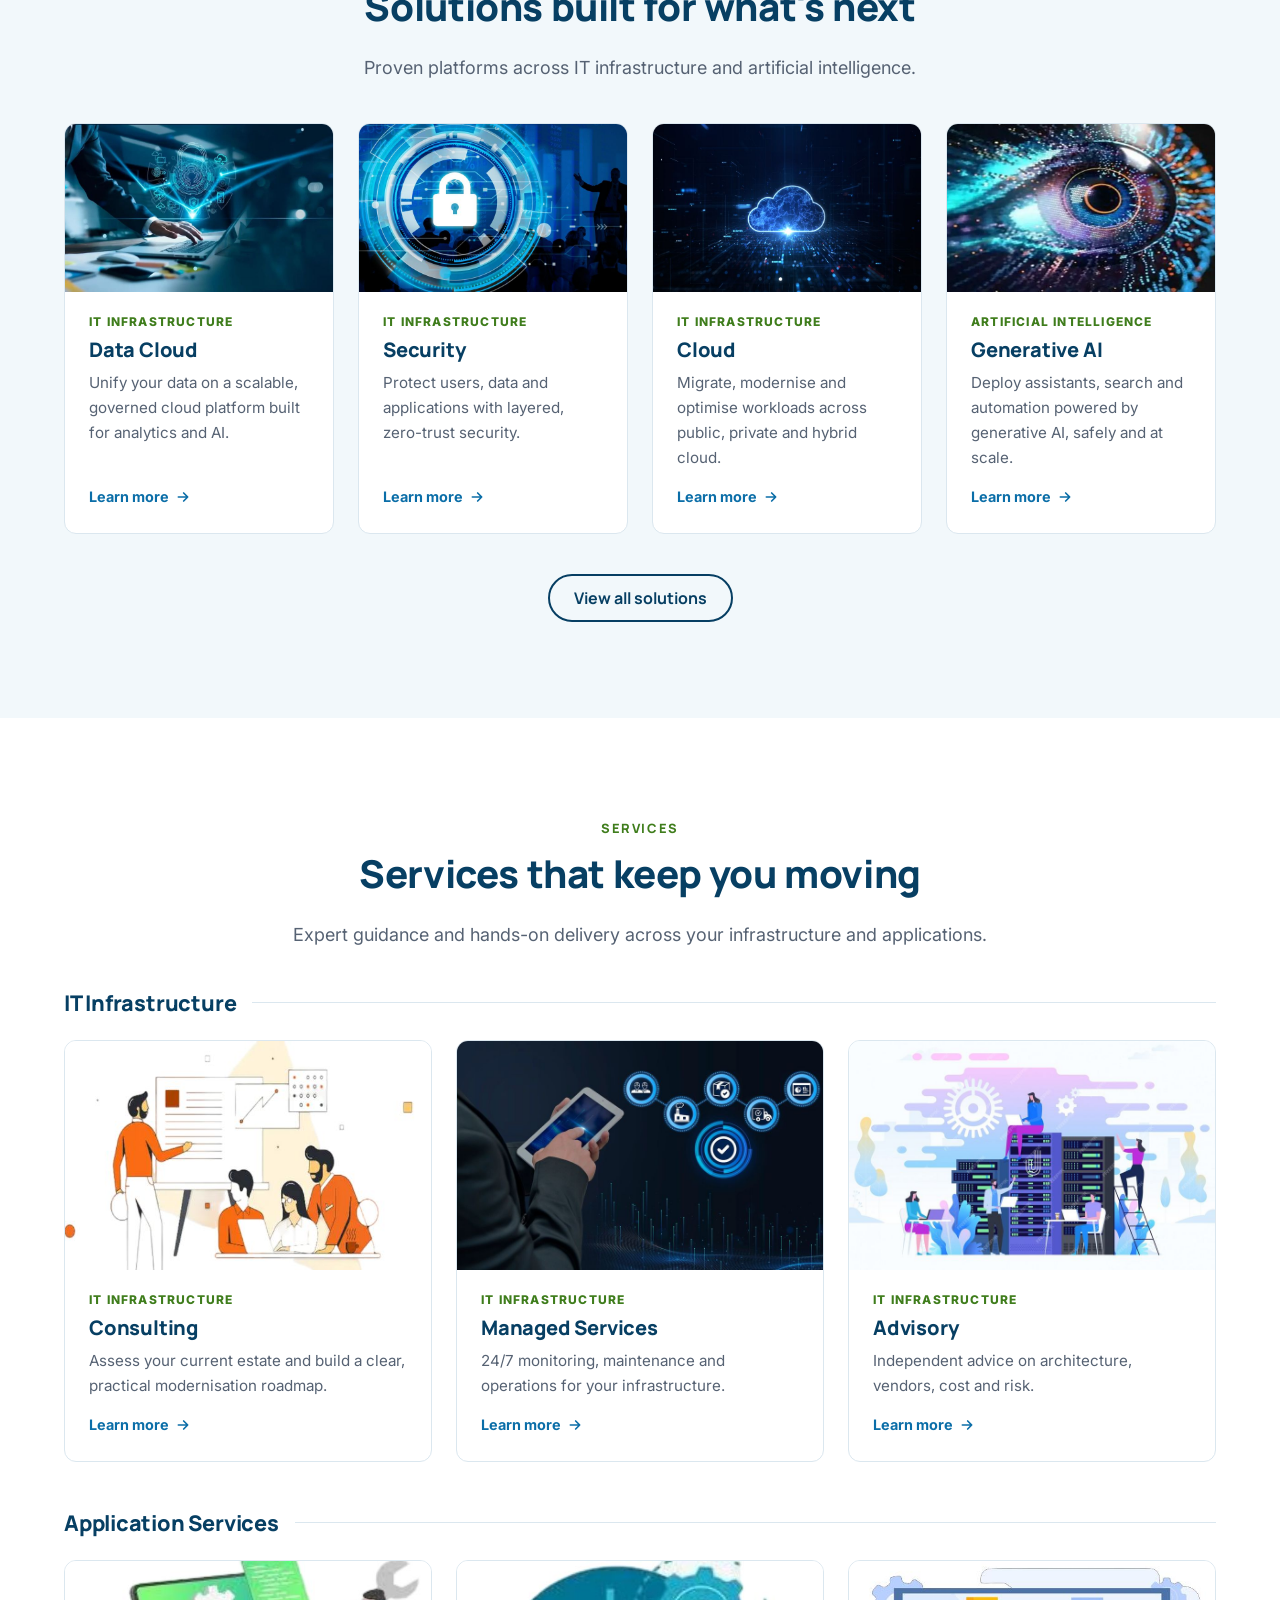
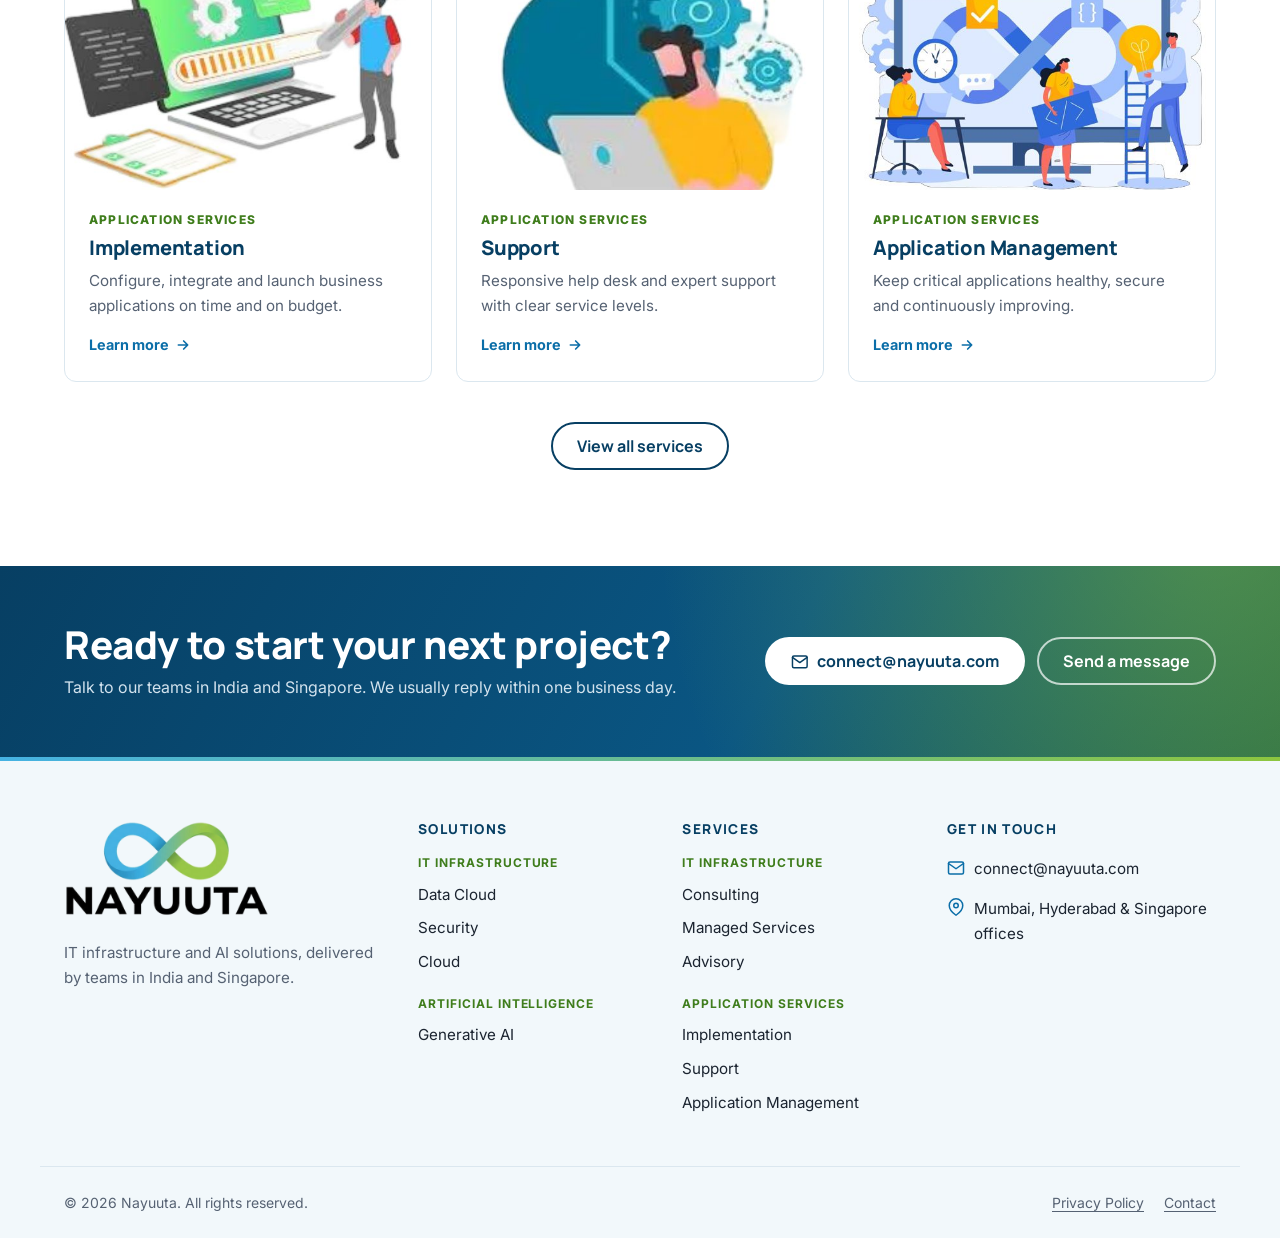
==== commit 7c9d50ab: "Restyle site in logo colours with white header and light footer Show the logo in its original colour" ====
--- a/index.html
+++ b/index.html
@@ -17,7 +17,7 @@
   <meta property="og:image:height" content="630">
   <meta property="og:image:alt" content="Nayuuta: IT Infrastructure and AI">
   <meta name="twitter:card" content="summary_large_image">
-  <meta name="theme-color" content="#0e2a47">
+  <meta name="theme-color" content="#ffffff">
   <link rel="icon" href="assets/images/favicon.png" type="image/png">
   <link rel="apple-touch-icon" href="assets/images/apple-touch-icon.png">
   <link rel="preconnect" href="https://fonts.googleapis.com">
@@ -50,9 +50,9 @@
   <a class="skip-link" href="#main">Skip to main content</a>
   <header class="site-header" data-header>
     <div class="container header-inner">
-      <!-- Logo: stacked version (name below the symbol) with white wordmark for the dark header. Other versions: logo.png (original, dark wordmark), logo-light.png / logo-horizontal.png (horizontal) -->
+      <!-- Logo: stacked version (name below the symbol) in original colours, on the white header. White-text versions for dark backgrounds: logo-light-stacked.png, logo-light.png -->
       <a class="logo" href="index.html">
-        <img src="assets/images/logo-light-stacked.png" alt="Nayuuta home" width="512" height="240">
+        <img src="assets/images/logo-stacked.png" alt="Nayuuta home" width="512" height="240">
       </a>
 
       <button class="nav-toggle" type="button" aria-expanded="false" aria-controls="site-nav" data-nav-toggle>
@@ -372,7 +372,7 @@
     <div class="container footer-grid">
       <div class="footer-brand">
         <a class="logo" href="index.html">
-          <img src="assets/images/logo-light-stacked.png" alt="Nayuuta home" width="512" height="240" loading="lazy">
+          <img src="assets/images/logo-stacked.png" alt="Nayuuta home" width="512" height="240" loading="lazy">
         </a>
         <p>IT infrastructure and AI solutions, delivered by teams in India and Singapore.</p>
       </div>
--- a/assets/css/styles.css
+++ b/assets/css/styles.css
@@ -4,27 +4,31 @@
    ========================================================================== */
 
 :root {
-  /* ---- Brand colours (edit these) ---- */
-  --color-primary: #0e2a47;        /* deep navy: header, dark sections */
-  --color-primary-dark: #091d33;   /* footer, hovers on dark */
-  --color-secondary: #1b8a9a;      /* teal: labels, accents */
-  --color-accent: #c2410c;         /* orange: primary buttons (AA with white text) */
-  --color-accent-dark: #9a3412;
+  /* ---- Brand colours (edit these) ----
+     Logo blue and green are decorative only (too light for white text).
+     The darker shades below pass WCAG AA contrast with white. */
+  --color-brand-blue: #45b2e3;     /* logo blue: gradients, highlights */
+  --color-brand-green: #8dc63f;    /* logo green: gradients, highlights */
+  --color-primary: #073f63;        /* deep blue: headings, dark sections */
+  --color-primary-dark: #052c46;   /* darkest blue: hero overlays */
+  --color-secondary: #3f7d1c;      /* dark green: labels, eyebrows, icons */
+  --color-accent: #0b6ea8;         /* blue: buttons and links */
+  --color-accent-dark: #095a8a;
 
   /* ---- Neutrals ---- */
   --color-text: #1b2430;
   --color-muted: #566273;
   --color-bg: #ffffff;
-  --color-surface: #f3f6f9;
-  --color-border: #dfe5ec;
+  --color-surface: #f2f8fb;
+  --color-border: #dbe7ef;
   --color-on-dark: #ffffff;
-  --color-on-dark-muted: #c5d1de;
+  --color-on-dark-muted: #d3e3ee;
   --color-error: #b42318;
   --color-success: #067647;
 
   /* ---- Focus ---- */
-  --focus-color: #1d4ed8;
-  --focus-color-on-dark: #ffc857;
+  --focus-color: #0b6ea8;
+  --focus-color-on-dark: #8dc63f;
 
   /* ---- Typography ---- */
   --font-heading: "Manrope", system-ui, -apple-system, "Segoe UI", sans-serif;
@@ -35,8 +39,8 @@
   --gutter: 1rem;
   --radius: 12px;
   --radius-sm: 8px;
-  --shadow: 0 6px 24px rgba(14, 42, 71, 0.08);
-  --shadow-lg: 0 16px 40px rgba(14, 42, 71, 0.16);
+  --shadow: 0 6px 24px rgba(7, 63, 99, 0.08);
+  --shadow-lg: 0 16px 40px rgba(7, 63, 99, 0.16);
   --header-h: 76px;
   --transition: 200ms ease;
 }
@@ -87,8 +91,6 @@
   border-radius: 4px;
 }
 .on-dark :focus-visible,
-.site-header :focus-visible,
-.site-footer :focus-visible,
 .hero :focus-visible,
 .cta-strip :focus-visible,
 .page-hero :focus-visible { outline-color: var(--focus-color-on-dark); }
@@ -137,6 +139,10 @@
   margin-bottom: 0.75rem;
 }
 .lead { font-size: 1.125rem; color: var(--color-muted); }
+/* On dark sections, labels use the bright logo green (dark green is for light backgrounds) */
+.hero .eyebrow,
+.page-hero .eyebrow,
+.cta-strip .eyebrow { color: var(--color-brand-green); }
 
 /* ---------- Buttons ---------- */
 .btn {
@@ -168,31 +174,20 @@
 .btn-sm { min-height: 40px; padding: 0.5rem 1rem; font-size: 0.9rem; }
 
 /* ==========================================================================
-   Header
+   Header (white, so the logo shows in its original colours)
    ========================================================================== */
 .site-header {
   position: fixed;
   inset: 0 0 auto 0;
   z-index: 100;
   height: var(--header-h);
-  color: var(--color-on-dark);
-  background: transparent;
-  transition: background var(--transition), box-shadow var(--transition);
+  color: var(--color-text);
+  background: #fff;
+  border-bottom: 1px solid var(--color-border);
+  transition: box-shadow var(--transition);
 }
 .site-header.is-scrolled,
-body.nav-open .site-header {
-  background: var(--color-primary);
-  box-shadow: 0 2px 16px rgba(0,0,0,0.18);
-}
-/* Gradient keeps header text readable over images before scroll */
-.site-header::before {
-  content: "";
-  position: absolute; inset: 0;
-  background: linear-gradient(to bottom, rgba(9,29,51,0.55), rgba(9,29,51,0));
-  pointer-events: none;
-  transition: opacity var(--transition);
-}
-.site-header.is-scrolled::before { opacity: 0; }
+body.nav-open .site-header { box-shadow: 0 4px 20px rgba(7, 63, 99, 0.10); }
 
 .header-inner {
   position: relative;
@@ -233,7 +228,7 @@
   display: block;
   height: 2px;
   width: 100%;
-  background: #fff;
+  background: var(--color-primary);
   border-radius: 2px;
   transition: transform var(--transition), opacity var(--transition);
 }
@@ -246,8 +241,9 @@
   position: fixed;
   top: var(--header-h);
   left: 0; right: 0; bottom: 0;
-  background: var(--color-primary);
-  padding: 1rem var(--gutter) 2rem;
+  background: #fff;
+  border-top: 1px solid var(--color-border);
+  padding: 0.5rem var(--gutter) 2rem;
   overflow-y: auto;
   display: none;
 }
@@ -257,27 +253,27 @@
 .no-js .nav-toggle { display: none; }
 
 .nav-list { list-style: none; }
-.nav-list > li { border-bottom: 1px solid rgba(255,255,255,0.12); }
+.nav-list > li { border-bottom: 1px solid var(--color-border); }
 .nav-item-row { display: flex; align-items: center; justify-content: space-between; }
 .nav-link {
   display: block;
   flex: 1;
   padding: 0.9rem 0;
-  color: #fff;
+  color: var(--color-primary);
   text-decoration: none;
   font-family: var(--font-heading);
   font-weight: 700;
   font-size: 1.05rem;
 }
-.nav-link:hover { color: var(--focus-color-on-dark); }
-.nav-link[aria-current="page"] { color: var(--focus-color-on-dark); }
+.nav-link:hover { color: var(--color-accent); }
+.nav-link[aria-current="page"] { color: var(--color-accent); }
 
 .dropdown-toggle {
   display: grid; place-items: center;
   width: 44px; height: 44px;
   background: transparent;
   border: 0;
-  color: #fff;
+  color: var(--color-primary);
   cursor: pointer;
   border-radius: var(--radius-sm);
 }
@@ -294,7 +290,7 @@
   font-weight: 800;
   letter-spacing: 0.1em;
   text-transform: uppercase;
-  color: var(--color-on-dark-muted);
+  color: var(--color-secondary);
 }
 .dropdown-heading a { color: inherit; text-decoration: none; }
 .dropdown-heading a:hover { text-decoration: underline; }
@@ -302,14 +298,15 @@
 .dropdown li a {
   display: block;
   padding: 0.45rem 0;
-  color: #fff;
+  color: var(--color-text);
   text-decoration: none;
 }
-.dropdown li a:hover { color: var(--focus-color-on-dark); }
+.dropdown li a:hover { color: var(--color-accent); }
 
 .header-contact {
   display: flex;
   flex-direction: column;
+  align-items: flex-start;
   gap: 0.75rem;
   margin-top: 1.5rem;
 }
@@ -317,14 +314,14 @@
   display: inline-flex;
   align-items: center;
   gap: 0.5rem;
-  color: #fff;
+  color: var(--color-primary);
   text-decoration: none;
   font-weight: 600;
   font-size: 0.95rem;
   min-height: 44px;
 }
-.header-email:hover { color: var(--focus-color-on-dark); }
-.header-email svg { width: 18px; height: 18px; flex: none; }
+.header-email:hover { color: var(--color-accent); }
+.header-email svg { width: 18px; height: 18px; flex: none; color: var(--color-accent); }
 
 /* Desktop nav */
 @media (min-width: 75em) {
@@ -334,15 +331,16 @@
     position: static;
     display: flex;
     align-items: center;
-    gap: 1.5rem;
+    gap: 1rem;
     padding: 0;
+    border: 0;
     background: transparent;
     overflow: visible;
   }
   .nav-list { display: flex; align-items: center; gap: 0.25rem; }
   .nav-list > li { position: relative; border: 0; }
-  .nav-link { padding: 0.5rem 0.6rem; font-size: 0.98rem; }
-  .nav-link[aria-current="page"] { box-shadow: inset 0 -2px 0 var(--focus-color-on-dark); color: #fff; }
+  .nav-link { padding: 0.5rem 0.6rem; font-size: 0.98rem; white-space: nowrap; }
+  .nav-link[aria-current="page"] { box-shadow: inset 0 -3px 0 var(--color-brand-green); color: var(--color-primary); }
   .dropdown-toggle { width: 28px; height: 36px; margin-left: -0.35rem; }
 
   .dropdown,
@@ -355,12 +353,13 @@
     min-width: 260px;
     padding: 1.25rem 1.5rem;
     background: #fff;
+    border: 1px solid var(--color-border);
     border-radius: var(--radius);
     box-shadow: var(--shadow-lg);
     color: var(--color-text);
     gap: 2rem;
   }
-  .dropdown--wide { min-width: 560px; }
+  .dropdown--wide { min-width: 480px; }
   /* Invisible bridge so hover doesn't drop between link and panel */
   .dropdown::before { content: ""; position: absolute; inset: -0.75rem 0 auto 0; height: 0.75rem; }
   .has-dropdown:hover > .dropdown,
@@ -368,12 +367,8 @@
   .no-js .has-dropdown:focus-within > .dropdown { display: flex; }
   .dropdown-group + .dropdown-group { margin-top: 0; }
   .dropdown-group { min-width: 150px; }
-  .dropdown-heading { color: var(--color-secondary); }
-  .dropdown li a { color: var(--color-text); padding: 0.35rem 0; }
-  .dropdown li a:hover { color: var(--color-accent); }
-
-  .site-nav,
-  .no-js .site-nav { gap: 1rem; }
+  .dropdown li a { padding: 0.35rem 0; }
+
   .header-contact {
     flex-direction: row;
     align-items: center;
@@ -382,7 +377,6 @@
   }
   .header-email { font-size: 0.85rem; gap: 0.35rem; white-space: nowrap; }
   .header-contact .btn { white-space: nowrap; }
-  .nav-link { white-space: nowrap; }
 }
 
 /* ==========================================================================
@@ -415,7 +409,7 @@
 .hero-slide::after {
   content: "";
   position: absolute; inset: 0;
-  background: linear-gradient(100deg, rgba(9,29,51,0.92) 0%, rgba(9,29,51,0.7) 50%, rgba(9,29,51,0.35) 100%);
+  background: linear-gradient(100deg, rgba(5,44,70,0.92) 0%, rgba(5,44,70,0.7) 50%, rgba(5,44,70,0.3) 100%);
 }
 .hero-content {
   position: relative;
@@ -444,7 +438,7 @@
   width: 44px; height: 44px;
   border-radius: 50%;
   border: 2px solid rgba(255,255,255,0.6);
-  background: rgba(9,29,51,0.4);
+  background: rgba(5,44,70,0.4);
   color: #fff;
   cursor: pointer;
   transition: background var(--transition), border-color var(--transition);
@@ -481,7 +475,8 @@
   padding-bottom: 4rem;
   color: #fff;
   background:
-    radial-gradient(circle at 85% 20%, rgba(27,138,154,0.45), transparent 45%),
+    radial-gradient(circle at 88% 15%, rgba(141,198,63,0.35), transparent 40%),
+    radial-gradient(circle at 65% 110%, rgba(69,178,227,0.40), transparent 45%),
     linear-gradient(135deg, var(--color-primary-dark), var(--color-primary));
 }
 .page-hero h1 { color: #fff; max-width: 820px; }
@@ -604,8 +599,8 @@
   padding-block: 3.5rem;
   color: #fff;
   background:
-    radial-gradient(circle at 10% 120%, rgba(194,65,12,0.45), transparent 45%),
-    linear-gradient(120deg, var(--color-primary), #13406b);
+    radial-gradient(circle at 95% -20%, rgba(141,198,63,0.45), transparent 45%),
+    linear-gradient(120deg, var(--color-primary) 0%, #0a5683 60%, #2f6b1f 130%);
 }
 .cta-strip-inner {
   display: grid;
@@ -651,7 +646,7 @@
   width: 48px; height: 48px;
   margin-bottom: 1rem;
   border-radius: 12px;
-  background: rgba(27,138,154,0.12);
+  background: rgba(141,198,63,0.16);
   color: var(--color-secondary);
 }
 .feature-icon svg { width: 24px; height: 24px; }
@@ -763,13 +758,21 @@
 .prose ul { padding-left: 1.25rem; margin-bottom: 1em; }
 
 /* ==========================================================================
-   Footer
+   Footer (light, so the logo shows in its original colours)
    ========================================================================== */
 .site-footer {
-  background: var(--color-primary-dark);
-  color: var(--color-on-dark-muted);
+  position: relative;
+  background: var(--color-surface);
+  color: var(--color-muted);
   padding-top: 4rem;
   font-size: 0.95rem;
+}
+/* Brand-colour rule along the top of the footer */
+.site-footer::before {
+  content: "";
+  position: absolute; inset: 0 0 auto 0;
+  height: 4px;
+  background: linear-gradient(90deg, var(--color-brand-blue), var(--color-brand-green));
 }
 .footer-grid {
   display: grid;
@@ -783,7 +786,7 @@
   font-size: 0.85rem;
   letter-spacing: 0.1em;
   text-transform: uppercase;
-  color: #fff;
+  color: var(--color-primary);
   margin-bottom: 1rem;
 }
 .footer-subheading {
@@ -791,7 +794,7 @@
   font-size: 0.75rem;
   letter-spacing: 0.08em;
   text-transform: uppercase;
-  color: #8fa3b8;
+  color: var(--color-secondary);
   font-weight: 700;
 }
 .footer-subheading:first-of-type { margin-top: 0; }
@@ -800,14 +803,14 @@
 .footer-contact a {
   display: inline-block;
   padding: 0.2rem 0;
-  color: var(--color-on-dark-muted);
+  color: var(--color-text);
   text-decoration: none;
 }
 .footer-links a:hover,
-.footer-contact a:hover { color: #fff; text-decoration: underline; }
+.footer-contact a:hover { color: var(--color-accent); text-decoration: underline; }
 .footer-contact { list-style: none; display: grid; gap: 0.5rem; }
 .footer-contact li { display: flex; gap: 0.6rem; align-items: flex-start; }
-.footer-contact svg { width: 18px; height: 18px; flex: none; margin-top: 0.35rem; color: var(--color-secondary); }
+.footer-contact svg { width: 18px; height: 18px; flex: none; margin-top: 0.35rem; color: var(--color-accent); }
 
 .footer-bottom {
   display: flex;
@@ -815,10 +818,10 @@
   justify-content: space-between;
   gap: 0.75rem 1.5rem;
   padding-block: 1.5rem;
-  border-top: 1px solid rgba(255,255,255,0.1);
+  border-top: 1px solid var(--color-border);
   font-size: 0.875rem;
 }
 .footer-bottom p { margin: 0; }
 .footer-bottom ul { list-style: none; display: flex; gap: 1.25rem; }
-.footer-bottom a { color: var(--color-on-dark-muted); }
-.footer-bottom a:hover { color: #fff; }
+.footer-bottom a { color: var(--color-muted); }
+.footer-bottom a:hover { color: var(--color-accent); }
